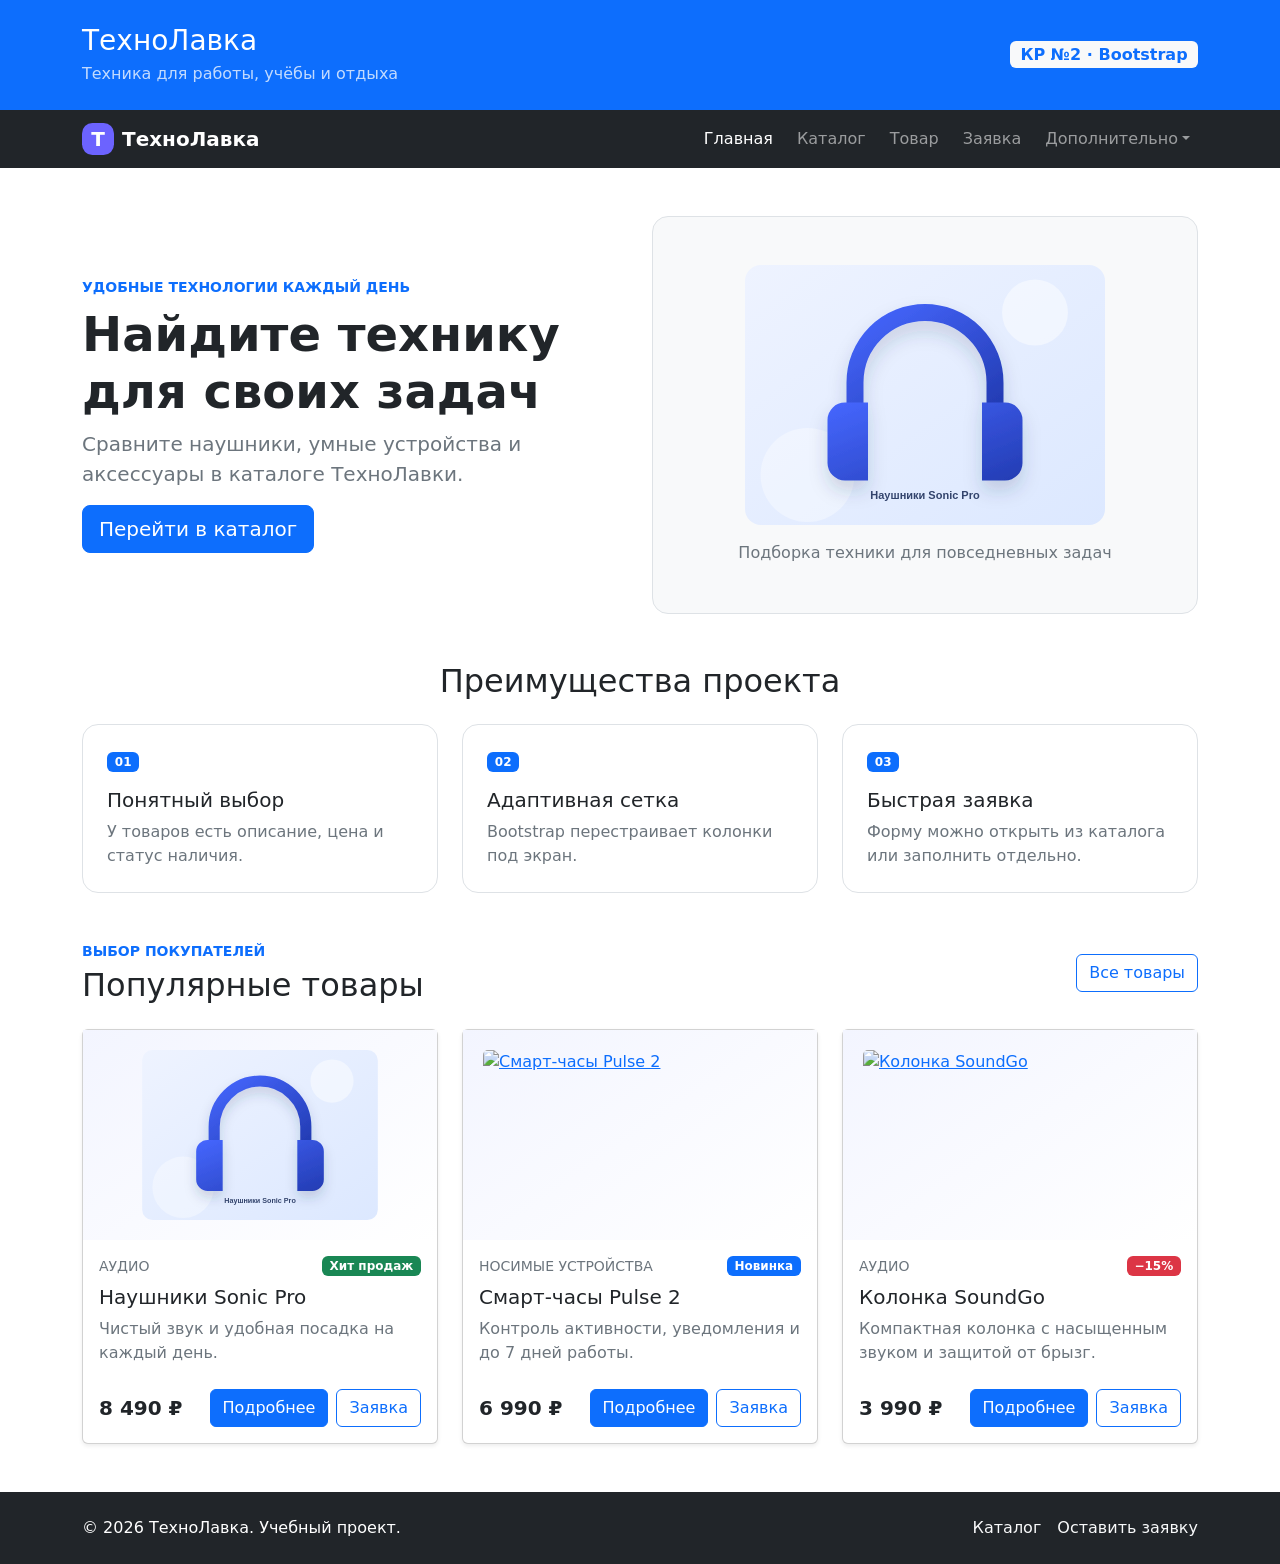
==== index.html @ 1eced852 "feat: create Bootstrap grid homepage" ====
<!doctype html><html lang="ru"><head><meta charset="utf-8"><meta name="viewport" content="width=device-width, initial-scale=1"><meta name="description" content="Учебный адаптивный интернет-магазин техники на Bootstrap."><meta name="theme-color" content="#16243a"><title>Главная — ТехноЛавка</title><link rel="icon" href="images/mark.svg" type="image/svg+xml"><link href="https://cdn.jsdelivr.net/npm/bootstrap@5.3.8/dist/css/bootstrap.min.css" rel="stylesheet"><link rel="stylesheet" href="css/custom.css"></head><body class="d-flex flex-column min-vh-100"><header class="bg-primary text-white py-4"><div class="container"><div class="row align-items-center g-3"><div class="col-12 col-md-8"><h1 class="h3 mb-1">ТехноЛавка</h1><p class="mb-0 opacity-75">Техника для работы, учёбы и отдыха</p></div><div class="col-12 col-md-4 text-md-end"><span class="badge bg-light text-primary fs-6">КР №2 · Bootstrap</span></div></div></div></header><nav class="navbar navbar-expand-lg navbar-dark bg-dark sticky-top" aria-label="Основная навигация"><div class="container"><a class="navbar-brand fw-bold" href="index.html"><span class="brand-mark me-2">Т</span>ТехноЛавка</a><button class="navbar-toggler" type="button" data-bs-toggle="collapse" data-bs-target="#mainNavbar" aria-controls="mainNavbar" aria-expanded="false" aria-label="Переключить навигацию"><span class="navbar-toggler-icon"></span></button><div class="collapse navbar-collapse" id="mainNavbar"><ul class="navbar-nav ms-auto align-items-lg-center gap-lg-2"><li class="nav-item"><a class="nav-link active" aria-current="page" href="index.html">Главная</a></li><li class="nav-item"><a class="nav-link "  href="catalog.html">Каталог</a></li><li class="nav-item"><a class="nav-link "  href="product.html">Товар</a></li><li class="nav-item"><a class="nav-link "  href="order.html">Заявка</a></li><li class="nav-item dropdown"><a class="nav-link dropdown-toggle" href="#" role="button" data-bs-toggle="dropdown" aria-expanded="false">Дополнительно</a><ul class="dropdown-menu dropdown-menu-end"><li><a class="dropdown-item" href="catalog.html">Все товары</a></li><li><a class="dropdown-item" href="order.html">Оформить заявку</a></li><li><a class="dropdown-item" href="index.html#popular">Популярное</a></li></ul></li></ul></div></div></nav><main><section class="container my-5"><div class="row align-items-center g-4"><div class="col-12 col-lg-6"><p class="text-primary text-uppercase fw-semibold small mb-2">Удобные технологии каждый день</p><h2 class="display-5 fw-bold">Найдите технику для своих задач</h2><p class="lead text-secondary">Сравните наушники, умные устройства и аксессуары в каталоге ТехноЛавки.</p><a class="btn btn-primary btn-lg" href="catalog.html">Перейти в каталог</a></div><div class="col-12 col-lg-6"><div class="hero-panel p-4 p-md-5 bg-light border rounded-4 text-center"><img src="images/headphones.svg" class="img-fluid hero-image" alt="Наушники Sonic Pro"><p class="mb-0 mt-3 text-secondary">Подборка техники для повседневных задач</p></div></div></div></section><section class="container my-5" id="advantages"><h2 class="text-center mb-4">Преимущества проекта</h2><div class="row g-4"><div class="col-12 col-md-4"><div class="p-4 border rounded-4 h-100 bg-white"><span class="badge text-bg-primary mb-3">01</span><h3 class="h5">Понятный выбор</h3><p class="mb-0 text-secondary">У товаров есть описание, цена и статус наличия.</p></div></div><div class="col-12 col-md-4"><div class="p-4 border rounded-4 h-100 bg-white"><span class="badge text-bg-primary mb-3">02</span><h3 class="h5">Адаптивная сетка</h3><p class="mb-0 text-secondary">Bootstrap перестраивает колонки под экран.</p></div></div><div class="col-12 col-md-4"><div class="p-4 border rounded-4 h-100 bg-white"><span class="badge text-bg-primary mb-3">03</span><h3 class="h5">Быстрая заявка</h3><p class="mb-0 text-secondary">Форму можно открыть из каталога или заполнить отдельно.</p></div></div></div></section><section class="container my-5" id="popular"><div class="d-flex flex-wrap justify-content-between align-items-center gap-3 mb-4"><div><p class="text-primary text-uppercase fw-semibold small mb-1">Выбор покупателей</p><h2 class="mb-0">Популярные товары</h2></div><a class="btn btn-outline-primary" href="catalog.html">Все товары</a></div><div class="row g-4"><div class="col-12 col-md-6 col-lg-4"><article class="card product-card h-100 shadow-sm"><a class="product-visual" href="product.html" aria-label="Подробнее: Наушники Sonic Pro"><img src="images/headphones.svg" class="card-img-top" alt="Наушники Sonic Pro" loading="lazy"></a><div class="card-body d-flex flex-column"><div class="d-flex justify-content-between align-items-start gap-2 mb-2"><span class="small text-uppercase text-secondary">Аудио</span><span class="badge text-bg-success">Хит продаж</span></div><h2 class="card-title h5"><a class="link-dark link-underline-opacity-0" href="product.html">Наушники Sonic Pro</a></h2><p class="card-text text-secondary">Чистый звук и удобная посадка на каждый день.</p><div class="mt-auto d-flex justify-content-between align-items-center gap-2 pt-2"><span class="fs-5 fw-bold text-nowrap">8 490 ₽</span><div class="d-flex flex-wrap gap-2"><a class="btn btn-primary" href="product.html">Подробнее</a><a class="btn btn-outline-primary" href="order.html">Заявка</a></div></div></div></article></div><div class="col-12 col-md-6 col-lg-4"><article class="card product-card h-100 shadow-sm"><a class="product-visual" href="product.html" aria-label="Подробнее: Смарт-часы Pulse 2"><img src="images/watch.svg" class="card-img-top" alt="Смарт-часы Pulse 2" loading="lazy"></a><div class="card-body d-flex flex-column"><div class="d-flex justify-content-between align-items-start gap-2 mb-2"><span class="small text-uppercase text-secondary">Носимые устройства</span><span class="badge text-bg-primary">Новинка</span></div><h2 class="card-title h5"><a class="link-dark link-underline-opacity-0" href="product.html">Смарт-часы Pulse 2</a></h2><p class="card-text text-secondary">Контроль активности, уведомления и до 7 дней работы.</p><div class="mt-auto d-flex justify-content-between align-items-center gap-2 pt-2"><span class="fs-5 fw-bold text-nowrap">6 990 ₽</span><div class="d-flex flex-wrap gap-2"><a class="btn btn-primary" href="product.html">Подробнее</a><a class="btn btn-outline-primary" href="order.html">Заявка</a></div></div></div></article></div><div class="col-12 col-md-6 col-lg-4"><article class="card product-card h-100 shadow-sm"><a class="product-visual" href="product.html" aria-label="Подробнее: Колонка SoundGo"><img src="images/speaker.svg" class="card-img-top" alt="Колонка SoundGo" loading="lazy"></a><div class="card-body d-flex flex-column"><div class="d-flex justify-content-between align-items-start gap-2 mb-2"><span class="small text-uppercase text-secondary">Аудио</span><span class="badge text-bg-danger">−15%</span></div><h2 class="card-title h5"><a class="link-dark link-underline-opacity-0" href="product.html">Колонка SoundGo</a></h2><p class="card-text text-secondary">Компактная колонка с насыщенным звуком и защитой от брызг.</p><div class="mt-auto d-flex justify-content-between align-items-center gap-2 pt-2"><span class="fs-5 fw-bold text-nowrap">3 990 ₽</span><div class="d-flex flex-wrap gap-2"><a class="btn btn-primary" href="product.html">Подробнее</a><a class="btn btn-outline-primary" href="order.html">Заявка</a></div></div></div></article></div></div></section></main><footer class="bg-dark text-white py-4 mt-auto"><div class="container"><div class="row align-items-center g-3"><div class="col-12 col-md-6"><p class="mb-0">© 2026 ТехноЛавка. Учебный проект.</p></div><div class="col-12 col-md-6 text-md-end d-flex flex-wrap gap-3 justify-content-md-end"><a class="link-light link-underline-opacity-0 link-underline-opacity-75-hover" href="catalog.html">Каталог</a><a class="link-light link-underline-opacity-0 link-underline-opacity-75-hover" href="order.html">Оставить заявку</a></div></div></div></footer><script src="https://cdn.jsdelivr.net/npm/bootstrap@5.3.8/dist/js/bootstrap.bundle.min.js"></script></body></html>
---- css/custom.css ----
/* Небольшие дополнения к Bootstrap для ТехноЛавки */
:root { --shop-accent: #6c63ff; }
body { min-height: 100vh; }
.brand-mark { display: inline-grid; place-items: center; width: 2rem; height: 2rem; border-radius: .65rem; color: #fff; background: var(--shop-accent); }
.hero-panel { min-height: 100%; }
.hero-image { max-height: 260px; }
.product-visual { display: flex; align-items: center; justify-content: center; min-height: 190px; padding: 1.25rem; background: linear-gradient(145deg, #f3f5ff, #fff); }
.product-visual img { width: 100%; height: 170px; object-fit: contain; }
.product-visual--large { min-height: 360px; }
.product-visual--large img { height: 320px; }
.product-card { transition: transform .18s ease, box-shadow .18s ease; }
.product-card:hover { transform: translateY(-3px); }
@media (prefers-reduced-motion: reduce) { .product-card { transition: none; } .product-card:hover { transform: none; } }
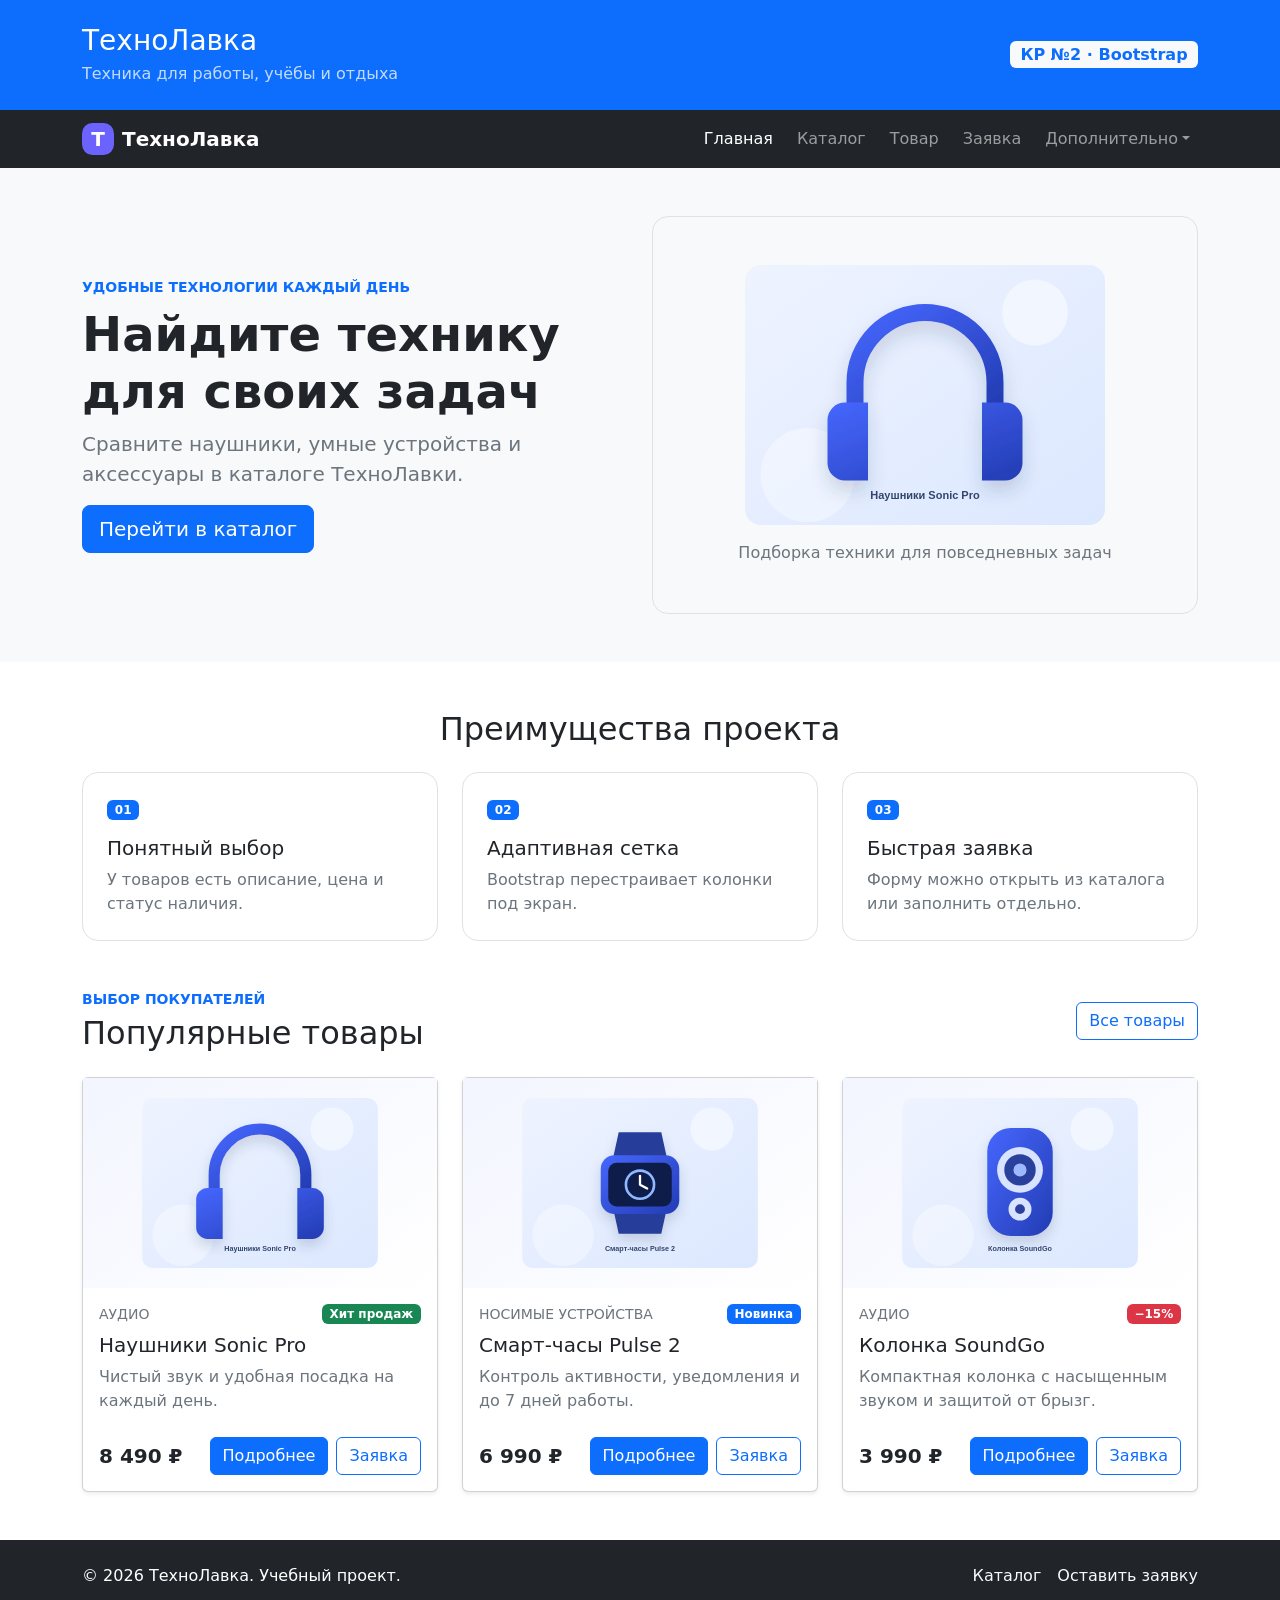
==== commit e1269eaf: "feat: add fluid hero container" ====
--- a/index.html
+++ b/index.html
@@ -1 +1 @@
-<!doctype html><html lang="ru"><head><meta charset="utf-8"><meta name="viewport" content="width=device-width, initial-scale=1"><meta name="description" content="Учебный адаптивный интернет-магазин техники на Bootstrap."><meta name="theme-color" content="#16243a"><title>Главная — ТехноЛавка</title><link rel="icon" href="images/mark.svg" type="image/svg+xml"><link href="https://cdn.jsdelivr.net/npm/bootstrap@5.3.8/dist/css/bootstrap.min.css" rel="stylesheet"><link rel="stylesheet" href="css/custom.css"></head><body class="d-flex flex-column min-vh-100"><header class="bg-primary text-white py-4"><div class="container"><div class="row align-items-center g-3"><div class="col-12 col-md-8"><h1 class="h3 mb-1">ТехноЛавка</h1><p class="mb-0 opacity-75">Техника для работы, учёбы и отдыха</p></div><div class="col-12 col-md-4 text-md-end"><span class="badge bg-light text-primary fs-6">КР №2 · Bootstrap</span></div></div></div></header><nav class="navbar navbar-expand-lg navbar-dark bg-dark sticky-top" aria-label="Основная навигация"><div class="container"><a class="navbar-brand fw-bold" href="index.html"><span class="brand-mark me-2">Т</span>ТехноЛавка</a><button class="navbar-toggler" type="button" data-bs-toggle="collapse" data-bs-target="#mainNavbar" aria-controls="mainNavbar" aria-expanded="false" aria-label="Переключить навигацию"><span class="navbar-toggler-icon"></span></button><div class="collapse navbar-collapse" id="mainNavbar"><ul class="navbar-nav ms-auto align-items-lg-center gap-lg-2"><li class="nav-item"><a class="nav-link active" aria-current="page" href="index.html">Главная</a></li><li class="nav-item"><a class="nav-link "  href="catalog.html">Каталог</a></li><li class="nav-item"><a class="nav-link "  href="product.html">Товар</a></li><li class="nav-item"><a class="nav-link "  href="order.html">Заявка</a></li><li class="nav-item dropdown"><a class="nav-link dropdown-toggle" href="#" role="button" data-bs-toggle="dropdown" aria-expanded="false">Дополнительно</a><ul class="dropdown-menu dropdown-menu-end"><li><a class="dropdown-item" href="catalog.html">Все товары</a></li><li><a class="dropdown-item" href="order.html">Оформить заявку</a></li><li><a class="dropdown-item" href="index.html#popular">Популярное</a></li></ul></li></ul></div></div></nav><main><section class="container my-5"><div class="row align-items-center g-4"><div class="col-12 col-lg-6"><p class="text-primary text-uppercase fw-semibold small mb-2">Удобные технологии каждый день</p><h2 class="display-5 fw-bold">Найдите технику для своих задач</h2><p class="lead text-secondary">Сравните наушники, умные устройства и аксессуары в каталоге ТехноЛавки.</p><a class="btn btn-primary btn-lg" href="catalog.html">Перейти в каталог</a></div><div class="col-12 col-lg-6"><div class="hero-panel p-4 p-md-5 bg-light border rounded-4 text-center"><img src="images/headphones.svg" class="img-fluid hero-image" alt="Наушники Sonic Pro"><p class="mb-0 mt-3 text-secondary">Подборка техники для повседневных задач</p></div></div></div></section><section class="container my-5" id="advantages"><h2 class="text-center mb-4">Преимущества проекта</h2><div class="row g-4"><div class="col-12 col-md-4"><div class="p-4 border rounded-4 h-100 bg-white"><span class="badge text-bg-primary mb-3">01</span><h3 class="h5">Понятный выбор</h3><p class="mb-0 text-secondary">У товаров есть описание, цена и статус наличия.</p></div></div><div class="col-12 col-md-4"><div class="p-4 border rounded-4 h-100 bg-white"><span class="badge text-bg-primary mb-3">02</span><h3 class="h5">Адаптивная сетка</h3><p class="mb-0 text-secondary">Bootstrap перестраивает колонки под экран.</p></div></div><div class="col-12 col-md-4"><div class="p-4 border rounded-4 h-100 bg-white"><span class="badge text-bg-primary mb-3">03</span><h3 class="h5">Быстрая заявка</h3><p class="mb-0 text-secondary">Форму можно открыть из каталога или заполнить отдельно.</p></div></div></div></section><section class="container my-5" id="popular"><div class="d-flex flex-wrap justify-content-between align-items-center gap-3 mb-4"><div><p class="text-primary text-uppercase fw-semibold small mb-1">Выбор покупателей</p><h2 class="mb-0">Популярные товары</h2></div><a class="btn btn-outline-primary" href="catalog.html">Все товары</a></div><div class="row g-4"><div class="col-12 col-md-6 col-lg-4"><article class="card product-card h-100 shadow-sm"><a class="product-visual" href="product.html" aria-label="Подробнее: Наушники Sonic Pro"><img src="images/headphones.svg" class="card-img-top" alt="Наушники Sonic Pro" loading="lazy"></a><div class="card-body d-flex flex-column"><div class="d-flex justify-content-between align-items-start gap-2 mb-2"><span class="small text-uppercase text-secondary">Аудио</span><span class="badge text-bg-success">Хит продаж</span></div><h2 class="card-title h5"><a class="link-dark link-underline-opacity-0" href="product.html">Наушники Sonic Pro</a></h2><p class="card-text text-secondary">Чистый звук и удобная посадка на каждый день.</p><div class="mt-auto d-flex justify-content-between align-items-center gap-2 pt-2"><span class="fs-5 fw-bold text-nowrap">8 490 ₽</span><div class="d-flex flex-wrap gap-2"><a class="btn btn-primary" href="product.html">Подробнее</a><a class="btn btn-outline-primary" href="order.html">Заявка</a></div></div></div></article></div><div class="col-12 col-md-6 col-lg-4"><article class="card product-card h-100 shadow-sm"><a class="product-visual" href="product.html" aria-label="Подробнее: Смарт-часы Pulse 2"><img src="images/watch.svg" class="card-img-top" alt="Смарт-часы Pulse 2" loading="lazy"></a><div class="card-body d-flex flex-column"><div class="d-flex justify-content-between align-items-start gap-2 mb-2"><span class="small text-uppercase text-secondary">Носимые устройства</span><span class="badge text-bg-primary">Новинка</span></div><h2 class="card-title h5"><a class="link-dark link-underline-opacity-0" href="product.html">Смарт-часы Pulse 2</a></h2><p class="card-text text-secondary">Контроль активности, уведомления и до 7 дней работы.</p><div class="mt-auto d-flex justify-content-between align-items-center gap-2 pt-2"><span class="fs-5 fw-bold text-nowrap">6 990 ₽</span><div class="d-flex flex-wrap gap-2"><a class="btn btn-primary" href="product.html">Подробнее</a><a class="btn btn-outline-primary" href="order.html">Заявка</a></div></div></div></article></div><div class="col-12 col-md-6 col-lg-4"><article class="card product-card h-100 shadow-sm"><a class="product-visual" href="product.html" aria-label="Подробнее: Колонка SoundGo"><img src="images/speaker.svg" class="card-img-top" alt="Колонка SoundGo" loading="lazy"></a><div class="card-body d-flex flex-column"><div class="d-flex justify-content-between align-items-start gap-2 mb-2"><span class="small text-uppercase text-secondary">Аудио</span><span class="badge text-bg-danger">−15%</span></div><h2 class="card-title h5"><a class="link-dark link-underline-opacity-0" href="product.html">Колонка SoundGo</a></h2><p class="card-text text-secondary">Компактная колонка с насыщенным звуком и защитой от брызг.</p><div class="mt-auto d-flex justify-content-between align-items-center gap-2 pt-2"><span class="fs-5 fw-bold text-nowrap">3 990 ₽</span><div class="d-flex flex-wrap gap-2"><a class="btn btn-primary" href="product.html">Подробнее</a><a class="btn btn-outline-primary" href="order.html">Заявка</a></div></div></div></article></div></div></section></main><footer class="bg-dark text-white py-4 mt-auto"><div class="container"><div class="row align-items-center g-3"><div class="col-12 col-md-6"><p class="mb-0">© 2026 ТехноЛавка. Учебный проект.</p></div><div class="col-12 col-md-6 text-md-end d-flex flex-wrap gap-3 justify-content-md-end"><a class="link-light link-underline-opacity-0 link-underline-opacity-75-hover" href="catalog.html">Каталог</a><a class="link-light link-underline-opacity-0 link-underline-opacity-75-hover" href="order.html">Оставить заявку</a></div></div></div></footer><script src="https://cdn.jsdelivr.net/npm/bootstrap@5.3.8/dist/js/bootstrap.bundle.min.js"></script></body></html>+<!doctype html><html lang="ru"><head><meta charset="utf-8"><meta name="viewport" content="width=device-width, initial-scale=1"><meta name="description" content="Учебный адаптивный интернет-магазин техники на Bootstrap."><meta name="theme-color" content="#16243a"><title>Главная — ТехноЛавка</title><link rel="icon" href="images/mark.svg" type="image/svg+xml"><link href="https://cdn.jsdelivr.net/npm/bootstrap@5.3.8/dist/css/bootstrap.min.css" rel="stylesheet"><link rel="stylesheet" href="css/custom.css"></head><body class="d-flex flex-column min-vh-100"><header class="bg-primary text-white py-4"><div class="container"><div class="row align-items-center g-3"><div class="col-12 col-md-8"><h1 class="h3 mb-1">ТехноЛавка</h1><p class="mb-0 opacity-75">Техника для работы, учёбы и отдыха</p></div><div class="col-12 col-md-4 text-md-end"><span class="badge bg-light text-primary fs-6">КР №2 · Bootstrap</span></div></div></div></header><nav class="navbar navbar-expand-lg navbar-dark bg-dark sticky-top" aria-label="Основная навигация"><div class="container"><a class="navbar-brand fw-bold" href="index.html"><span class="brand-mark me-2">Т</span>ТехноЛавка</a><button class="navbar-toggler" type="button" data-bs-toggle="collapse" data-bs-target="#mainNavbar" aria-controls="mainNavbar" aria-expanded="false" aria-label="Переключить навигацию"><span class="navbar-toggler-icon"></span></button><div class="collapse navbar-collapse" id="mainNavbar"><ul class="navbar-nav ms-auto align-items-lg-center gap-lg-2"><li class="nav-item"><a class="nav-link active" aria-current="page" href="index.html">Главная</a></li><li class="nav-item"><a class="nav-link "  href="catalog.html">Каталог</a></li><li class="nav-item"><a class="nav-link "  href="product.html">Товар</a></li><li class="nav-item"><a class="nav-link "  href="order.html">Заявка</a></li><li class="nav-item dropdown"><a class="nav-link dropdown-toggle" href="#" role="button" data-bs-toggle="dropdown" aria-expanded="false">Дополнительно</a><ul class="dropdown-menu dropdown-menu-end"><li><a class="dropdown-item" href="catalog.html">Все товары</a></li><li><a class="dropdown-item" href="order.html">Оформить заявку</a></li><li><a class="dropdown-item" href="index.html#popular">Популярное</a></li></ul></li></ul></div></div></nav><main><section class="container-fluid bg-body-tertiary py-5"><div class="container"><div class="row align-items-center g-4"><div class="col-12 col-lg-6"><p class="text-primary text-uppercase fw-semibold small mb-2">Удобные технологии каждый день</p><h2 class="display-5 fw-bold">Найдите технику для своих задач</h2><p class="lead text-secondary">Сравните наушники, умные устройства и аксессуары в каталоге ТехноЛавки.</p><a class="btn btn-primary btn-lg" href="catalog.html">Перейти в каталог</a></div><div class="col-12 col-lg-6"><div class="hero-panel p-4 p-md-5 bg-light border rounded-4 text-center"><img src="images/headphones.svg" class="img-fluid hero-image" alt="Наушники Sonic Pro"><p class="mb-0 mt-3 text-secondary">Подборка техники для повседневных задач</p></div></div></div></div></section><section class="container my-5" id="advantages"><h2 class="text-center mb-4">Преимущества проекта</h2><div class="row g-4"><div class="col-12 col-md-4"><div class="p-4 border rounded-4 h-100 bg-white"><span class="badge text-bg-primary mb-3">01</span><h3 class="h5">Понятный выбор</h3><p class="mb-0 text-secondary">У товаров есть описание, цена и статус наличия.</p></div></div><div class="col-12 col-md-4"><div class="p-4 border rounded-4 h-100 bg-white"><span class="badge text-bg-primary mb-3">02</span><h3 class="h5">Адаптивная сетка</h3><p class="mb-0 text-secondary">Bootstrap перестраивает колонки под экран.</p></div></div><div class="col-12 col-md-4"><div class="p-4 border rounded-4 h-100 bg-white"><span class="badge text-bg-primary mb-3">03</span><h3 class="h5">Быстрая заявка</h3><p class="mb-0 text-secondary">Форму можно открыть из каталога или заполнить отдельно.</p></div></div></div></section><section class="container my-5" id="popular"><div class="d-flex flex-wrap justify-content-between align-items-center gap-3 mb-4"><div><p class="text-primary text-uppercase fw-semibold small mb-1">Выбор покупателей</p><h2 class="mb-0">Популярные товары</h2></div><a class="btn btn-outline-primary" href="catalog.html">Все товары</a></div><div class="row g-4"><div class="col-12 col-md-6 col-lg-4"><article class="card product-card h-100 shadow-sm"><a class="product-visual" href="product.html" aria-label="Подробнее: Наушники Sonic Pro"><img src="images/headphones.svg" class="card-img-top" alt="Наушники Sonic Pro" loading="lazy"></a><div class="card-body d-flex flex-column"><div class="d-flex justify-content-between align-items-start gap-2 mb-2"><span class="small text-uppercase text-secondary">Аудио</span><span class="badge text-bg-success">Хит продаж</span></div><h2 class="card-title h5"><a class="link-dark link-underline-opacity-0" href="product.html">Наушники Sonic Pro</a></h2><p class="card-text text-secondary">Чистый звук и удобная посадка на каждый день.</p><div class="mt-auto d-flex justify-content-between align-items-center gap-2 pt-2"><span class="fs-5 fw-bold text-nowrap">8 490 ₽</span><div class="d-flex flex-wrap gap-2"><a class="btn btn-primary" href="product.html">Подробнее</a><a class="btn btn-outline-primary" href="order.html">Заявка</a></div></div></div></article></div><div class="col-12 col-md-6 col-lg-4"><article class="card product-card h-100 shadow-sm"><a class="product-visual" href="product.html" aria-label="Подробнее: Смарт-часы Pulse 2"><img src="images/watch.svg" class="card-img-top" alt="Смарт-часы Pulse 2" loading="lazy"></a><div class="card-body d-flex flex-column"><div class="d-flex justify-content-between align-items-start gap-2 mb-2"><span class="small text-uppercase text-secondary">Носимые устройства</span><span class="badge text-bg-primary">Новинка</span></div><h2 class="card-title h5"><a class="link-dark link-underline-opacity-0" href="product.html">Смарт-часы Pulse 2</a></h2><p class="card-text text-secondary">Контроль активности, уведомления и до 7 дней работы.</p><div class="mt-auto d-flex justify-content-between align-items-center gap-2 pt-2"><span class="fs-5 fw-bold text-nowrap">6 990 ₽</span><div class="d-flex flex-wrap gap-2"><a class="btn btn-primary" href="product.html">Подробнее</a><a class="btn btn-outline-primary" href="order.html">Заявка</a></div></div></div></article></div><div class="col-12 col-md-6 col-lg-4"><article class="card product-card h-100 shadow-sm"><a class="product-visual" href="product.html" aria-label="Подробнее: Колонка SoundGo"><img src="images/speaker.svg" class="card-img-top" alt="Колонка SoundGo" loading="lazy"></a><div class="card-body d-flex flex-column"><div class="d-flex justify-content-between align-items-start gap-2 mb-2"><span class="small text-uppercase text-secondary">Аудио</span><span class="badge text-bg-danger">−15%</span></div><h2 class="card-title h5"><a class="link-dark link-underline-opacity-0" href="product.html">Колонка SoundGo</a></h2><p class="card-text text-secondary">Компактная колонка с насыщенным звуком и защитой от брызг.</p><div class="mt-auto d-flex justify-content-between align-items-center gap-2 pt-2"><span class="fs-5 fw-bold text-nowrap">3 990 ₽</span><div class="d-flex flex-wrap gap-2"><a class="btn btn-primary" href="product.html">Подробнее</a><a class="btn btn-outline-primary" href="order.html">Заявка</a></div></div></div></article></div></div></section></main><footer class="bg-dark text-white py-4 mt-auto"><div class="container"><div class="row align-items-center g-3"><div class="col-12 col-md-6"><p class="mb-0">© 2026 ТехноЛавка. Учебный проект.</p></div><div class="col-12 col-md-6 text-md-end d-flex flex-wrap gap-3 justify-content-md-end"><a class="link-light link-underline-opacity-0 link-underline-opacity-75-hover" href="catalog.html">Каталог</a><a class="link-light link-underline-opacity-0 link-underline-opacity-75-hover" href="order.html">Оставить заявку</a></div></div></div></footer><script src="https://cdn.jsdelivr.net/npm/bootstrap@5.3.8/dist/js/bootstrap.bundle.min.js"></script></body></html>
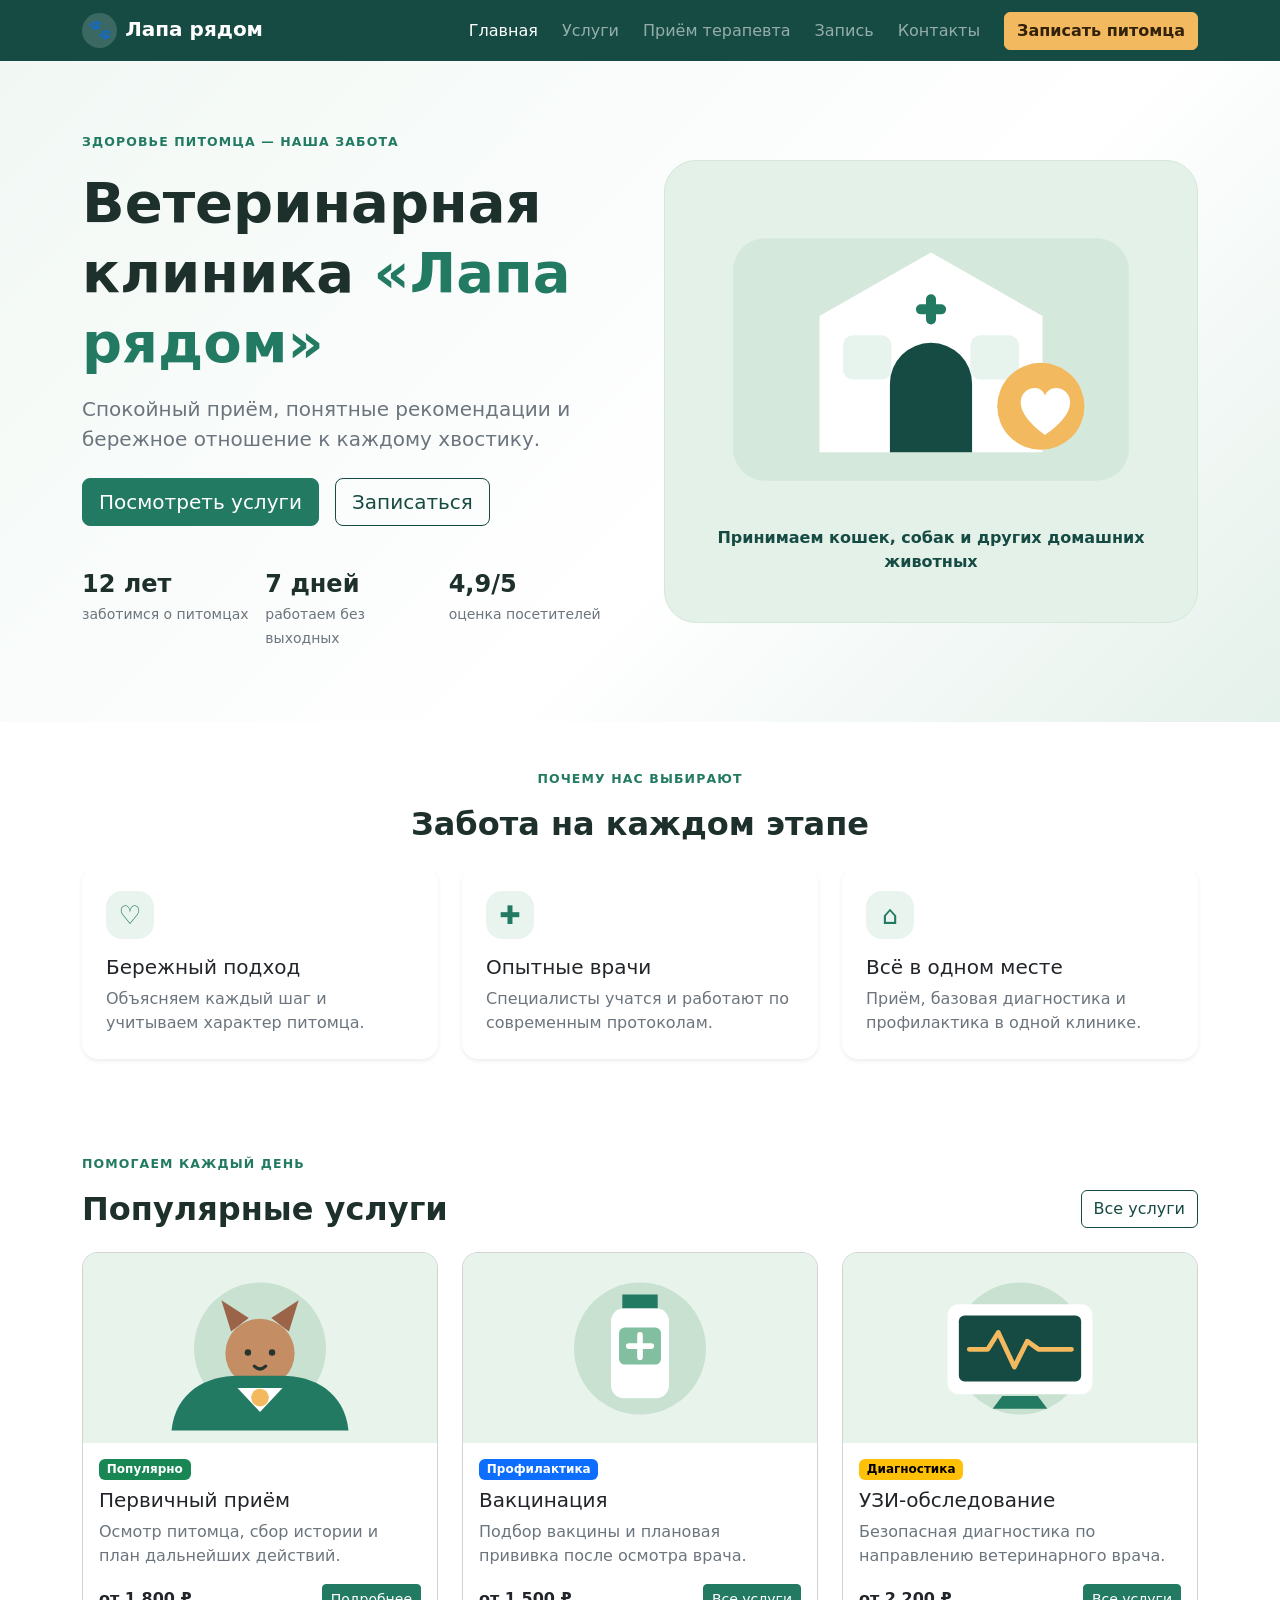
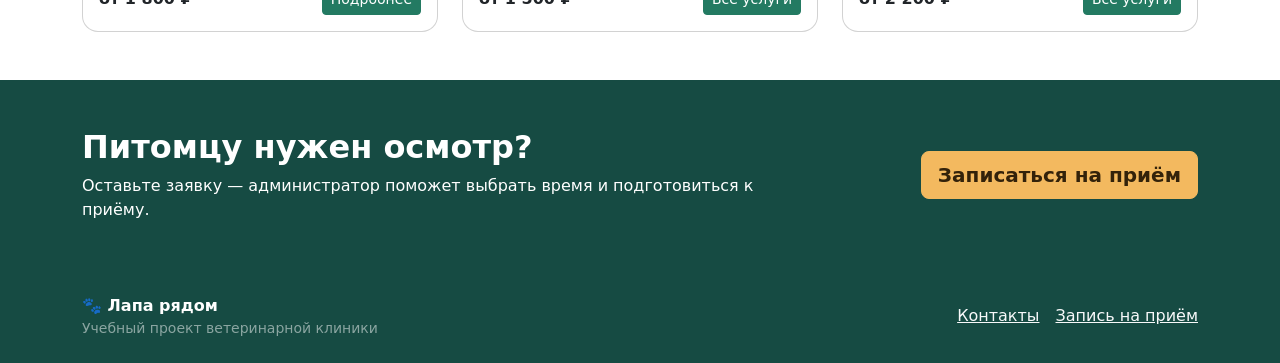
==== commit 81f299eb: "feat: adapt Bootstrap project to veterinary clinic" ====
--- a/index.html
+++ b/index.html
@@ -1 +1,200 @@
-<!doctype html><html lang="ru"><head><meta charset="utf-8"><meta name="viewport" content="width=device-width, initial-scale=1"><meta name="description" content="Учебный адаптивный интернет-магазин техники на Bootstrap."><meta name="theme-color" content="#16243a"><title>Главная — ТехноЛавка</title><link rel="icon" href="images/mark.svg" type="image/svg+xml"><link href="https://cdn.jsdelivr.net/npm/bootstrap@5.3.8/dist/css/bootstrap.min.css" rel="stylesheet"><link rel="stylesheet" href="css/custom.css"></head><body class="d-flex flex-column min-vh-100"><header class="bg-primary text-white py-4"><div class="container"><div class="row align-items-center g-3"><div class="col-12 col-md-8"><h1 class="h3 mb-1">ТехноЛавка</h1><p class="mb-0 opacity-75">Техника для работы, учёбы и отдыха</p></div><div class="col-12 col-md-4 text-md-end"><span class="badge bg-light text-primary fs-6">КР №2 · Bootstrap</span></div></div></div></header><nav class="navbar navbar-expand-lg navbar-dark bg-dark sticky-top" aria-label="Основная навигация"><div class="container"><a class="navbar-brand fw-bold" href="index.html"><span class="brand-mark me-2">Т</span>ТехноЛавка</a><button class="navbar-toggler" type="button" data-bs-toggle="collapse" data-bs-target="#mainNavbar" aria-controls="mainNavbar" aria-expanded="false" aria-label="Переключить навигацию"><span class="navbar-toggler-icon"></span></button><div class="collapse navbar-collapse" id="mainNavbar"><ul class="navbar-nav ms-auto align-items-lg-center gap-lg-2"><li class="nav-item"><a class="nav-link active" aria-current="page" href="index.html">Главная</a></li><li class="nav-item"><a class="nav-link "  href="catalog.html">Каталог</a></li><li class="nav-item"><a class="nav-link "  href="product.html">Товар</a></li><li class="nav-item"><a class="nav-link "  href="order.html">Заявка</a></li><li class="nav-item dropdown"><a class="nav-link dropdown-toggle" href="#" role="button" data-bs-toggle="dropdown" aria-expanded="false">Дополнительно</a><ul class="dropdown-menu dropdown-menu-end"><li><a class="dropdown-item" href="catalog.html">Все товары</a></li><li><a class="dropdown-item" href="order.html">Оформить заявку</a></li><li><a class="dropdown-item" href="index.html#popular">Популярное</a></li></ul></li></ul></div></div></nav><main><section class="container-fluid bg-body-tertiary py-5"><div class="container"><div class="row align-items-center g-4"><div class="col-12 col-lg-6"><p class="text-primary text-uppercase fw-semibold small mb-2">Удобные технологии каждый день</p><h2 class="display-5 fw-bold">Найдите технику для своих задач</h2><p class="lead text-secondary">Сравните наушники, умные устройства и аксессуары в каталоге ТехноЛавки.</p><a class="btn btn-primary btn-lg" href="catalog.html">Перейти в каталог</a></div><div class="col-12 col-lg-6"><div class="hero-panel p-4 p-md-5 bg-light border rounded-4 text-center"><img src="images/headphones.svg" class="img-fluid hero-image" alt="Наушники Sonic Pro"><p class="mb-0 mt-3 text-secondary">Подборка техники для повседневных задач</p></div></div></div></div></section><section class="container my-5" id="advantages"><h2 class="text-center mb-4">Преимущества проекта</h2><div class="row g-4"><div class="col-12 col-md-4"><div class="p-4 border rounded-4 h-100 bg-white"><span class="badge text-bg-primary mb-3">01</span><h3 class="h5">Понятный выбор</h3><p class="mb-0 text-secondary">У товаров есть описание, цена и статус наличия.</p></div></div><div class="col-12 col-md-4"><div class="p-4 border rounded-4 h-100 bg-white"><span class="badge text-bg-primary mb-3">02</span><h3 class="h5">Адаптивная сетка</h3><p class="mb-0 text-secondary">Bootstrap перестраивает колонки под экран.</p></div></div><div class="col-12 col-md-4"><div class="p-4 border rounded-4 h-100 bg-white"><span class="badge text-bg-primary mb-3">03</span><h3 class="h5">Быстрая заявка</h3><p class="mb-0 text-secondary">Форму можно открыть из каталога или заполнить отдельно.</p></div></div></div></section><section class="container my-5" id="popular"><div class="d-flex flex-wrap justify-content-between align-items-center gap-3 mb-4"><div><p class="text-primary text-uppercase fw-semibold small mb-1">Выбор покупателей</p><h2 class="mb-0">Популярные товары</h2></div><a class="btn btn-outline-primary" href="catalog.html">Все товары</a></div><div class="row g-4"><div class="col-12 col-md-6 col-lg-4"><article class="card product-card h-100 shadow-sm"><a class="product-visual" href="product.html" aria-label="Подробнее: Наушники Sonic Pro"><img src="images/headphones.svg" class="card-img-top" alt="Наушники Sonic Pro" loading="lazy"></a><div class="card-body d-flex flex-column"><div class="d-flex justify-content-between align-items-start gap-2 mb-2"><span class="small text-uppercase text-secondary">Аудио</span><span class="badge text-bg-success">Хит продаж</span></div><h2 class="card-title h5"><a class="link-dark link-underline-opacity-0" href="product.html">Наушники Sonic Pro</a></h2><p class="card-text text-secondary">Чистый звук и удобная посадка на каждый день.</p><div class="mt-auto d-flex justify-content-between align-items-center gap-2 pt-2"><span class="fs-5 fw-bold text-nowrap">8 490 ₽</span><div class="d-flex flex-wrap gap-2"><a class="btn btn-primary" href="product.html">Подробнее</a><a class="btn btn-outline-primary" href="order.html">Заявка</a></div></div></div></article></div><div class="col-12 col-md-6 col-lg-4"><article class="card product-card h-100 shadow-sm"><a class="product-visual" href="product.html" aria-label="Подробнее: Смарт-часы Pulse 2"><img src="images/watch.svg" class="card-img-top" alt="Смарт-часы Pulse 2" loading="lazy"></a><div class="card-body d-flex flex-column"><div class="d-flex justify-content-between align-items-start gap-2 mb-2"><span class="small text-uppercase text-secondary">Носимые устройства</span><span class="badge text-bg-primary">Новинка</span></div><h2 class="card-title h5"><a class="link-dark link-underline-opacity-0" href="product.html">Смарт-часы Pulse 2</a></h2><p class="card-text text-secondary">Контроль активности, уведомления и до 7 дней работы.</p><div class="mt-auto d-flex justify-content-between align-items-center gap-2 pt-2"><span class="fs-5 fw-bold text-nowrap">6 990 ₽</span><div class="d-flex flex-wrap gap-2"><a class="btn btn-primary" href="product.html">Подробнее</a><a class="btn btn-outline-primary" href="order.html">Заявка</a></div></div></div></article></div><div class="col-12 col-md-6 col-lg-4"><article class="card product-card h-100 shadow-sm"><a class="product-visual" href="product.html" aria-label="Подробнее: Колонка SoundGo"><img src="images/speaker.svg" class="card-img-top" alt="Колонка SoundGo" loading="lazy"></a><div class="card-body d-flex flex-column"><div class="d-flex justify-content-between align-items-start gap-2 mb-2"><span class="small text-uppercase text-secondary">Аудио</span><span class="badge text-bg-danger">−15%</span></div><h2 class="card-title h5"><a class="link-dark link-underline-opacity-0" href="product.html">Колонка SoundGo</a></h2><p class="card-text text-secondary">Компактная колонка с насыщенным звуком и защитой от брызг.</p><div class="mt-auto d-flex justify-content-between align-items-center gap-2 pt-2"><span class="fs-5 fw-bold text-nowrap">3 990 ₽</span><div class="d-flex flex-wrap gap-2"><a class="btn btn-primary" href="product.html">Подробнее</a><a class="btn btn-outline-primary" href="order.html">Заявка</a></div></div></div></article></div></div></section></main><footer class="bg-dark text-white py-4 mt-auto"><div class="container"><div class="row align-items-center g-3"><div class="col-12 col-md-6"><p class="mb-0">© 2026 ТехноЛавка. Учебный проект.</p></div><div class="col-12 col-md-6 text-md-end d-flex flex-wrap gap-3 justify-content-md-end"><a class="link-light link-underline-opacity-0 link-underline-opacity-75-hover" href="catalog.html">Каталог</a><a class="link-light link-underline-opacity-0 link-underline-opacity-75-hover" href="order.html">Оставить заявку</a></div></div></div></footer><script src="https://cdn.jsdelivr.net/npm/bootstrap@5.3.8/dist/js/bootstrap.bundle.min.js"></script></body></html>
+<!doctype html>
+<html lang="ru">
+
+<head>
+  <meta charset="utf-8">
+  <meta name="viewport" content="width=device-width, initial-scale=1">
+  <meta name="description"
+    content="Ветеринарная клиника Лапа рядом — бережный приём, диагностика и профилактика для домашних животных.">
+  <meta name="theme-color" content="#164b43">
+  <title>Лапа рядом — ветеринарная клиника</title>
+  <link rel="icon" href="images/mark.svg" type="image/svg+xml">
+  <link href="https://cdn.jsdelivr.net/npm/bootstrap@5.3.8/dist/css/bootstrap.min.css" rel="stylesheet">
+  <link rel="stylesheet" href="css/custom.css">
+</head>
+
+<body class="d-flex flex-column min-vh-100">
+  <nav class="navbar navbar-expand-lg navbar-dark clinic-nav sticky-top" aria-label="Основная навигация">
+    <div class="container"><a class="navbar-brand fw-bold" href="index.html"><span class="brand-mark me-2"
+          aria-hidden="true">🐾</span>Лапа рядом</a>
+      <button class="navbar-toggler" type="button" data-bs-toggle="collapse" data-bs-target="#mainNavbar"
+        aria-controls="mainNavbar" aria-expanded="false" aria-label="Открыть меню"><span
+          class="navbar-toggler-icon"></span></button>
+      <div class="collapse navbar-collapse" id="mainNavbar">
+        <ul class="navbar-nav ms-auto align-items-lg-center gap-lg-2">
+          <li class="nav-item"><a class="nav-link active" aria-current="page" href="index.html">Главная</a></li>
+          <li class="nav-item"><a class="nav-link" href="catalog.html">Услуги</a></li>
+          <li class="nav-item"><a class="nav-link" href="product.html">Приём терапевта</a></li>
+          <li class="nav-item"><a class="nav-link" href="order.html">Запись</a></li>
+          <li class="nav-item"><a class="nav-link" href="contacts.html">Контакты</a></li>
+        </ul><button class="btn btn-warm ms-lg-3 mt-3 mt-lg-0" type="button" data-bs-toggle="modal"
+          data-bs-target="#appointmentModal" data-service="Первичный приём терапевта">Записать питомца</button>
+      </div>
+    </div>
+  </nav>
+  <main>
+    <section class="hero-section py-5">
+      <div class="container py-lg-4">
+        <div class="row align-items-center g-4 g-lg-5">
+          <div class="col-12 col-lg-6">
+            <p class="eyebrow">Здоровье питомца — наша забота</p>
+            <h1 class="display-4 fw-bold lh-sm">Ветеринарная клиника <span class="text-leaf">«Лапа рядом»</span></h1>
+            <p class="lead text-secondary mt-3">Спокойный приём, понятные рекомендации и бережное отношение к каждому
+              хвостику.</p>
+            <div class="d-flex flex-wrap gap-3 mt-4"><a class="btn btn-leaf btn-lg" href="catalog.html">Посмотреть
+                услуги</a><a class="btn btn-outline-leaf btn-lg" href="order.html">Записаться</a></div>
+            <div class="row g-3 mt-4">
+              <div class="col-4"><strong class="d-block fs-4">12 лет</strong><span
+                  class="small text-secondary">заботимся о питомцах</span></div>
+              <div class="col-4"><strong class="d-block fs-4">7 дней</strong><span class="small text-secondary">работаем
+                  без выходных</span></div>
+              <div class="col-4"><strong class="d-block fs-4">4,9/5</strong><span class="small text-secondary">оценка
+                  посетителей</span></div>
+            </div>
+          </div>
+          <div class="col-12 col-lg-6">
+            <div class="hero-art p-4 p-md-5 rounded-5 text-center"><img src="images/clinic.svg" class="img-fluid"
+                alt="Иллюстрация ветеринарной клиники и домашнего питомца">
+              <p class="mb-0 mt-3 fw-semibold">Принимаем кошек, собак и других домашних животных</p>
+            </div>
+          </div>
+        </div>
+      </div>
+    </section>
+    <section class="container py-5" aria-labelledby="benefits-title">
+      <div class="text-center mb-4">
+        <p class="eyebrow">Почему нас выбирают</p>
+        <h2 id="benefits-title" class="fw-bold">Забота на каждом этапе</h2>
+      </div>
+      <div class="row g-4">
+        <div class="col-12 col-md-4">
+          <article class="card h-100 border-0 shadow-sm feature-card">
+            <div class="card-body p-4"><span class="feature-icon" aria-hidden="true">♡</span>
+              <h3 class="h5 mt-3">Бережный подход</h3>
+              <p class="text-secondary mb-0">Объясняем каждый шаг и учитываем характер питомца.</p>
+            </div>
+          </article>
+        </div>
+        <div class="col-12 col-md-4">
+          <article class="card h-100 border-0 shadow-sm feature-card">
+            <div class="card-body p-4"><span class="feature-icon" aria-hidden="true">✚</span>
+              <h3 class="h5 mt-3">Опытные врачи</h3>
+              <p class="text-secondary mb-0">Специалисты учатся и работают по современным протоколам.</p>
+            </div>
+          </article>
+        </div>
+        <div class="col-12 col-md-4">
+          <article class="card h-100 border-0 shadow-sm feature-card">
+            <div class="card-body p-4"><span class="feature-icon" aria-hidden="true">⌂</span>
+              <h3 class="h5 mt-3">Всё в одном месте</h3>
+              <p class="text-secondary mb-0">Приём, базовая диагностика и профилактика в одной клинике.</p>
+            </div>
+          </article>
+        </div>
+      </div>
+    </section>
+    <section class="container py-5" id="popular" aria-labelledby="services-title">
+      <div class="d-flex flex-wrap justify-content-between align-items-end gap-3 mb-4">
+        <div>
+          <p class="eyebrow">Помогаем каждый день</p>
+          <h2 id="services-title" class="fw-bold mb-0">Популярные услуги</h2>
+        </div><a class="btn btn-outline-leaf" href="catalog.html">Все услуги</a>
+      </div>
+      <div class="row g-4">
+        <div class="col-12 col-md-6 col-lg-4">
+          <article class="card h-100 service-card"><img src="images/consultation.svg" class="card-img-top service-image"
+              alt="Ветеринар осматривает собаку" loading="lazy">
+            <div class="card-body d-flex flex-column"><span
+                class="badge text-bg-success align-self-start mb-2">Популярно</span>
+              <h3 class="h5">Первичный приём</h3>
+              <p class="text-secondary">Осмотр питомца, сбор истории и план дальнейших действий.</p>
+              <div class="mt-auto d-flex justify-content-between align-items-center"><strong>от 1 800 ₽</strong><a
+                  class="btn btn-sm btn-leaf" href="product.html">Подробнее</a></div>
+            </div>
+          </article>
+        </div>
+        <div class="col-12 col-md-6 col-lg-4">
+          <article class="card h-100 service-card"><img src="images/vaccination.svg" class="card-img-top service-image"
+              alt="Ветеринарная вакцинация питомца" loading="lazy">
+            <div class="card-body d-flex flex-column"><span
+                class="badge text-bg-primary align-self-start mb-2">Профилактика</span>
+              <h3 class="h5">Вакцинация</h3>
+              <p class="text-secondary">Подбор вакцины и плановая прививка после осмотра врача.</p>
+              <div class="mt-auto d-flex justify-content-between align-items-center"><strong>от 1 500 ₽</strong><a
+                  class="btn btn-sm btn-leaf" href="catalog.html">Все услуги</a></div>
+            </div>
+          </article>
+        </div>
+        <div class="col-12 col-md-6 col-lg-4">
+          <article class="card h-100 service-card"><img src="images/diagnostics.svg" class="card-img-top service-image"
+              alt="Диагностическое оборудование в клинике" loading="lazy">
+            <div class="card-body d-flex flex-column"><span
+                class="badge text-bg-warning align-self-start mb-2">Диагностика</span>
+              <h3 class="h5">УЗИ-обследование</h3>
+              <p class="text-secondary">Безопасная диагностика по направлению ветеринарного врача.</p>
+              <div class="mt-auto d-flex justify-content-between align-items-center"><strong>от 2 200 ₽</strong><a
+                  class="btn btn-sm btn-leaf" href="catalog.html">Все услуги</a></div>
+            </div>
+          </article>
+        </div>
+      </div>
+    </section>
+    <section class="clinic-cta py-5">
+      <div class="container">
+        <div class="row align-items-center g-3">
+          <div class="col-12 col-lg-8">
+            <h2 class="fw-bold">Питомцу нужен осмотр?</h2>
+            <p class="mb-0">Оставьте заявку — администратор поможет выбрать время и подготовиться к приёму.</p>
+          </div>
+          <div class="col-12 col-lg-4 text-lg-end"><a class="btn btn-warm btn-lg" href="order.html">Записаться на
+              приём</a></div>
+        </div>
+      </div>
+    </section>
+  </main>
+  <footer class="clinic-footer mt-auto py-4">
+    <div class="container">
+      <div class="row align-items-center g-3">
+        <div class="col-12 col-md-6"><a class="navbar-brand fw-bold text-white" href="index.html">🐾 Лапа рядом</a>
+          <p class="small text-white-50 mb-0">Учебный проект ветеринарной клиники</p>
+        </div>
+        <div class="col-12 col-md-6 text-md-end"><a class="link-light me-3" href="contacts.html">Контакты</a><a
+            class="link-light" href="order.html">Запись на приём</a></div>
+      </div>
+    </div>
+  </footer>
+  <div class="modal fade" id="appointmentModal" tabindex="-1" aria-labelledby="appointmentModalLabel"
+    aria-hidden="true">
+    <div class="modal-dialog modal-dialog-centered">
+      <div class="modal-content">
+        <form class="js-demo-form">
+          <div class="modal-header">
+            <div>
+              <p class="eyebrow mb-1">Быстрая запись</p>
+              <h2 class="modal-title fs-5" id="appointmentModalLabel">Записать питомца</h2>
+            </div><button type="button" class="btn-close" data-bs-dismiss="modal" aria-label="Закрыть"></button>
+          </div>
+          <div class="modal-body">
+            <p class="alert alert-info" role="status">Мы перезвоним для подтверждения. Форма демонстрационная.</p><input
+              type="hidden" id="modal-service" name="service">
+            <div class="mb-3"><label for="modal-owner" class="form-label">Ваше имя</label><input id="modal-owner"
+                name="owner" class="form-control" autocomplete="name" required></div>
+            <div class="mb-3"><label for="modal-phone" class="form-label">Телефон</label><input id="modal-phone"
+                name="phone" class="form-control" type="tel" autocomplete="tel" required></div>
+            <div class="form-check"><input id="modal-agreement" class="form-check-input" type="checkbox" required><label
+                class="form-check-label" for="modal-agreement">Согласен на обработку данных</label></div>
+            <p class="alert alert-success mt-3 mb-0 d-none" role="status" data-form-status>Форма заполнена. В учебной
+              версии заявка не отправляется.</p>
+          </div>
+          <div class="modal-footer"><button class="btn btn-outline-secondary" type="button"
+              data-bs-dismiss="modal">Отмена</button><button class="btn btn-leaf" type="submit">Отправить
+              заявку</button></div>
+        </form>
+      </div>
+    </div>
+  </div>
+  <script src="https://cdn.jsdelivr.net/npm/bootstrap@5.3.8/dist/js/bootstrap.bundle.min.js"></script>
+  <script src="js/main.js" defer></script>
+</body>
+
+</html>
--- a/css/custom.css
+++ b/css/custom.css
@@ -1,13 +1,182 @@
-/* Небольшие дополнения к Bootstrap для ТехноЛавки */
-:root { --shop-accent: #6c63ff; }
-body { min-height: 100vh; }
-.brand-mark { display: inline-grid; place-items: center; width: 2rem; height: 2rem; border-radius: .65rem; color: #fff; background: var(--shop-accent); }
-.hero-panel { min-height: 100%; }
-.hero-image { max-height: 260px; }
-.product-visual { display: flex; align-items: center; justify-content: center; min-height: 190px; padding: 1.25rem; background: linear-gradient(145deg, #f3f5ff, #fff); }
-.product-visual img { width: 100%; height: 170px; object-fit: contain; }
-.product-visual--large { min-height: 360px; }
-.product-visual--large img { height: 320px; }
-.product-card { transition: transform .18s ease, box-shadow .18s ease; }
-.product-card:hover { transform: translateY(-3px); }
-@media (prefers-reduced-motion: reduce) { .product-card { transition: none; } .product-card:hover { transform: none; } }
+/* Собственные стили клиники поверх Bootstrap */
+:root {
+    --clinic-green: #164b43;
+    --clinic-leaf: #237a62;
+    --clinic-pale: #e9f4ef;
+    --clinic-warm: #f3b95f;
+    --clinic-ink: #1d302b;
+}
+
+body {
+    color: var(--clinic-ink);
+}
+
+.clinic-nav,
+.clinic-footer {
+    background: var(--clinic-green);
+}
+
+.brand-mark {
+    display: inline-grid;
+    width: 2.2rem;
+    height: 2.2rem;
+    place-items: center;
+    border-radius: 50%;
+    background: rgba(255, 255, 255, .16);
+    font-size: 1.2rem;
+}
+
+.btn-leaf {
+    color: #fff;
+    background: var(--clinic-leaf);
+    border-color: var(--clinic-leaf);
+}
+
+.btn-leaf:hover,
+.btn-leaf:focus-visible {
+    color: #fff;
+    background: #185943;
+    border-color: #185943;
+}
+
+.btn-outline-leaf {
+    color: var(--clinic-green);
+    border-color: var(--clinic-green);
+}
+
+.btn-outline-leaf:hover {
+    color: #fff;
+    background: var(--clinic-green);
+}
+
+.btn-warm {
+    color: #33220a;
+    background: var(--clinic-warm);
+    border-color: var(--clinic-warm);
+    font-weight: 700;
+}
+
+.btn-warm:hover {
+    color: #241500;
+    background: #f8c978;
+    border-color: #f8c978;
+}
+
+.text-leaf {
+    color: var(--clinic-leaf);
+}
+
+.eyebrow {
+    color: var(--clinic-leaf);
+    font-size: .78rem;
+    font-weight: 800;
+    letter-spacing: .09em;
+    text-transform: uppercase;
+}
+
+.hero-section {
+    background: linear-gradient(135deg, #f1f8f4, #fff 60%, #e5f1eb);
+}
+
+.hero-art {
+    color: var(--clinic-green);
+    background: #e4f1e9;
+    border: 1px solid #d4e7db;
+}
+
+.hero-art img {
+    max-height: 330px;
+}
+
+.feature-card,
+.service-card {
+    border-radius: 1rem;
+    overflow: hidden;
+    transition: transform .18s ease, box-shadow .18s ease;
+}
+
+.feature-card:hover,
+.service-card:hover {
+    transform: translateY(-3px);
+    box-shadow: 0 1rem 2rem rgba(22, 75, 67, .12) !important;
+}
+
+.feature-icon {
+    display: inline-grid;
+    width: 3rem;
+    height: 3rem;
+    place-items: center;
+    color: var(--clinic-leaf);
+    background: var(--clinic-pale);
+    border-radius: 1rem;
+    font-size: 1.6rem;
+}
+
+.service-image {
+    width: 100%;
+    height: 190px;
+    object-fit: cover;
+    background: #eaf4ee;
+}
+
+.service-detail-art {
+    background: #eaf4ee;
+}
+
+.service-detail-art img {
+    max-height: 390px;
+    margin-inline: auto;
+}
+
+.clinic-cta {
+    color: #fff;
+    background: var(--clinic-green);
+}
+
+.clinic-aside {
+    color: #fff;
+    background: linear-gradient(145deg, #164b43, #28765d);
+}
+
+.form-control:focus,
+.form-select:focus,
+.form-check-input:focus {
+    border-color: #55a985;
+    box-shadow: 0 0 0 .25rem rgba(35, 122, 98, .2);
+}
+
+:focus-visible {
+    outline: 3px solid #ffca70;
+    outline-offset: 3px;
+}
+
+@media (max-width: 575.98px) {
+    .hero-section {
+        padding-block: 2rem !important;
+    }
+
+    .service-image {
+        height: 170px;
+    }
+
+    .clinic-cta .btn {
+        width: 100%;
+    }
+}
+
+@media (prefers-reduced-motion: reduce) {
+
+    *,
+    *::before,
+    *::after {
+        scroll-behavior: auto !important;
+        transition-duration: .01ms !important;
+        animation-duration: .01ms !important;
+        animation-iteration-count: 1 !important;
+    }
+
+    .feature-card:hover,
+    .service-card:hover {
+        transform: none;
+    }
+}
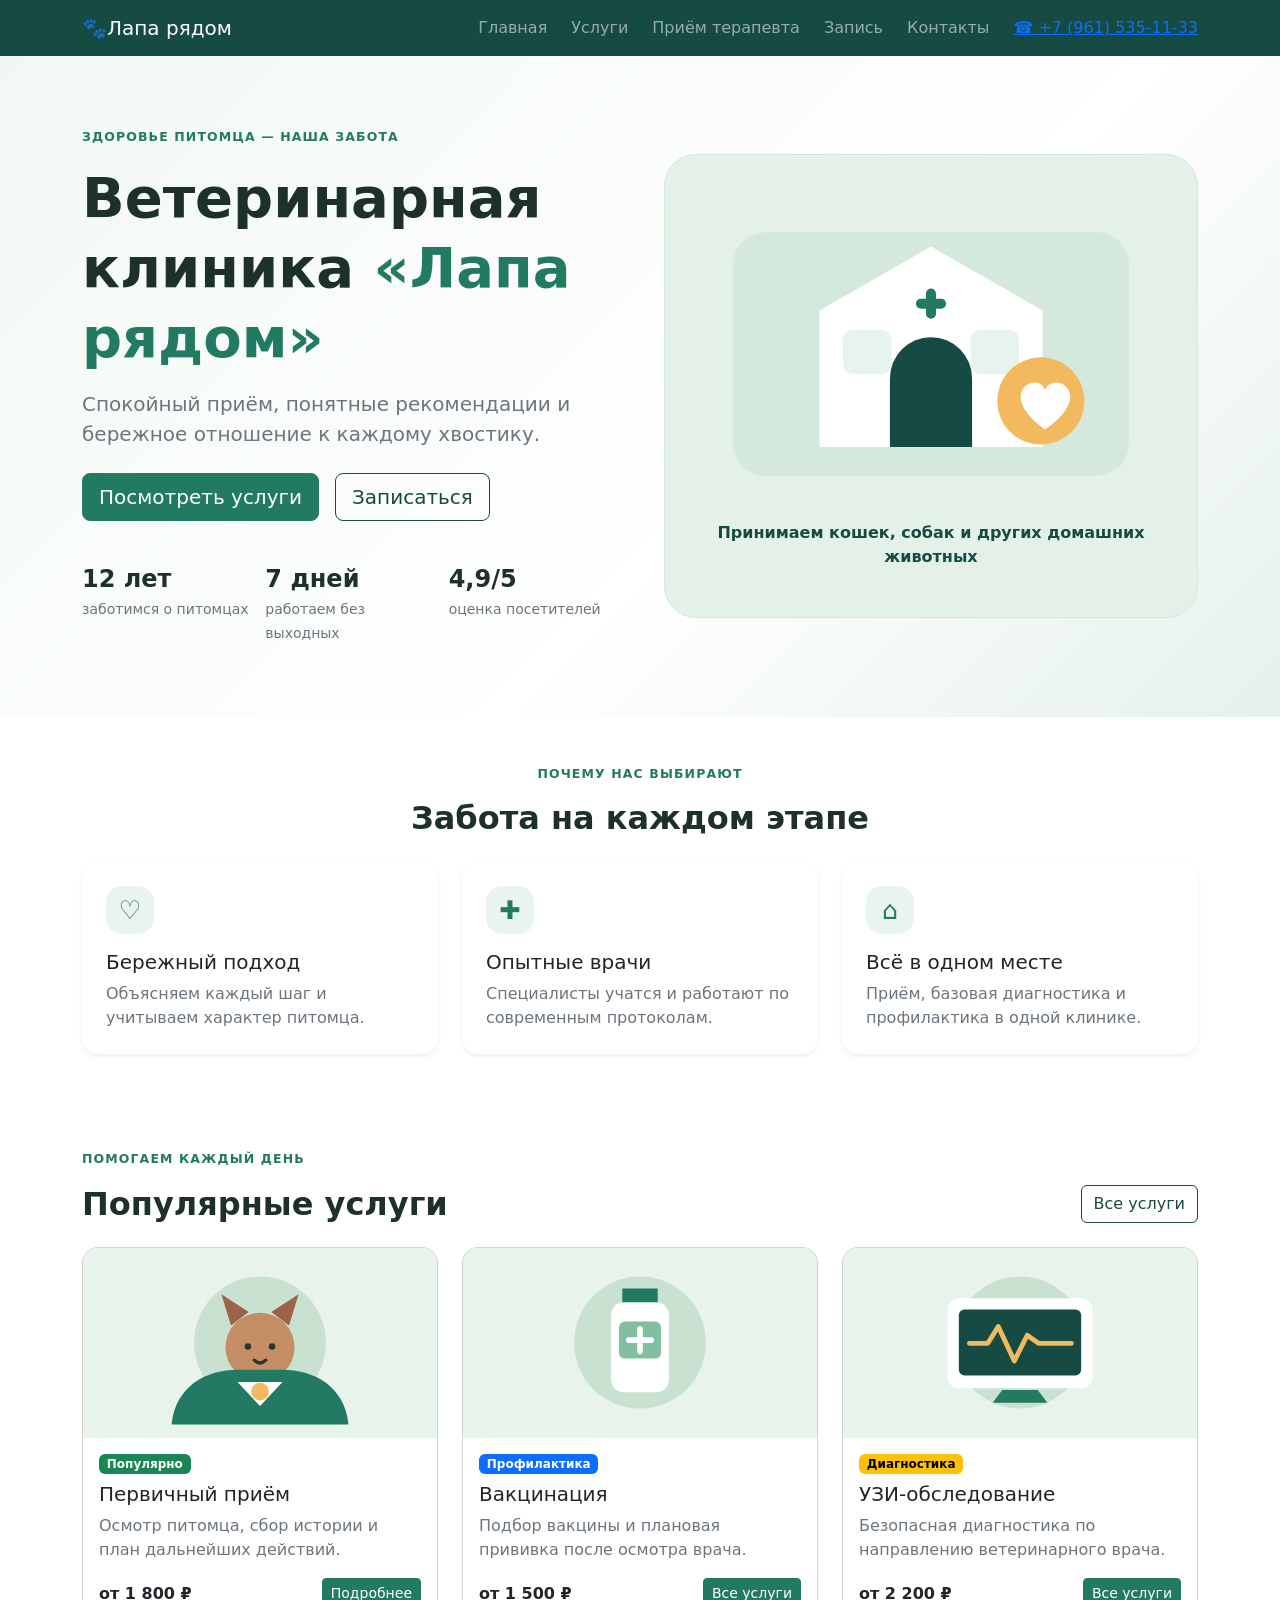
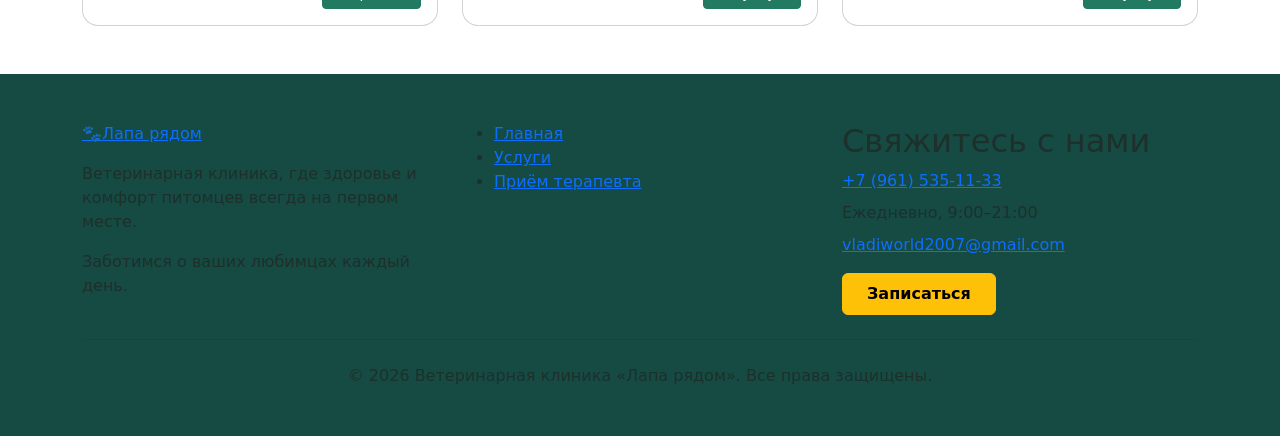
==== commit 9aabff4d: "Remove booking and contacts links from footer menu, added yandex.map" ====
--- a/index.html
+++ b/index.html
@@ -14,24 +14,51 @@
 </head>
 
 <body class="d-flex flex-column min-vh-100">
-  <nav class="navbar navbar-expand-lg navbar-dark clinic-nav sticky-top" aria-label="Основная навигация">
-    <div class="container"><a class="navbar-brand fw-bold" href="index.html"><span class="brand-mark me-2"
-          aria-hidden="true">🐾</span>Лапа рядом</a>
-      <button class="navbar-toggler" type="button" data-bs-toggle="collapse" data-bs-target="#mainNavbar"
-        aria-controls="mainNavbar" aria-expanded="false" aria-label="Открыть меню"><span
-          class="navbar-toggler-icon"></span></button>
-      <div class="collapse navbar-collapse" id="mainNavbar">
-        <ul class="navbar-nav ms-auto align-items-lg-center gap-lg-2">
-          <li class="nav-item"><a class="nav-link active" aria-current="page" href="index.html">Главная</a></li>
-          <li class="nav-item"><a class="nav-link" href="catalog.html">Услуги</a></li>
-          <li class="nav-item"><a class="nav-link" href="product.html">Приём терапевта</a></li>
-          <li class="nav-item"><a class="nav-link" href="order.html">Запись</a></li>
-          <li class="nav-item"><a class="nav-link" href="contacts.html">Контакты</a></li>
-        </ul><button class="btn btn-warm ms-lg-3 mt-3 mt-lg-0" type="button" data-bs-toggle="modal"
-          data-bs-target="#appointmentModal" data-service="Первичный приём терапевта">Записать питомца</button>
-      </div>
+  <nav class="navbar navbar-expand-lg navbar-dark clinic-nav sticky-top"
+     aria-label="Основная навигация">
+    <div class="container">
+        <a class="navbar-brand clinic-logo d-flex align-items-center"
+   href="index.html"
+   aria-label="Лапа рядом — главная страница">
+    <span class="clinic-logo-icon" aria-hidden="true">🐾</span>
+    <span class="clinic-logo-text">Лапа рядом</span>
+</a>
+
+        <button class="navbar-toggler" type="button"
+                data-bs-toggle="collapse"
+                data-bs-target="#mainNavbar"
+                aria-controls="mainNavbar"
+                aria-expanded="false"
+                aria-label="Открыть меню">
+            <span class="navbar-toggler-icon"></span>
+        </button>
+
+        <div class="collapse navbar-collapse" id="mainNavbar">
+            <ul class="navbar-nav ms-auto align-items-lg-center gap-lg-2">
+                <li class="nav-item">
+                    <a class="nav-link" href="index.html">Главная</a>
+                </li>
+                <li class="nav-item">
+                    <a class="nav-link" href="catalog.html">Услуги</a>
+                </li>
+                <li class="nav-item">
+                    <a class="nav-link" href="product.html">Приём терапевта</a>
+                </li>
+                <li class="nav-item">
+                    <a class="nav-link" href="order.html">Запись</a>
+                </li>
+                <li class="nav-item">
+                    <a class="nav-link" href="contacts.html">Контакты</a>
+                </li>
+            </ul>
+
+            <a class="clinic-phone ms-lg-3 mt-3 mt-lg-0"
+               href="tel:+79615351133">
+                ☎ +7 (961) 535-11-33
+            </a>
+        </div>
     </div>
-  </nav>
+</nav>
   <main>
     <section class="hero-section py-5">
       <div class="container py-lg-4">
@@ -139,30 +166,68 @@
         </div>
       </div>
     </section>
-    <section class="clinic-cta py-5">
-      <div class="container">
-        <div class="row align-items-center g-3">
-          <div class="col-12 col-lg-8">
-            <h2 class="fw-bold">Питомцу нужен осмотр?</h2>
-            <p class="mb-0">Оставьте заявку — администратор поможет выбрать время и подготовиться к приёму.</p>
-          </div>
-          <div class="col-12 col-lg-4 text-lg-end"><a class="btn btn-warm btn-lg" href="order.html">Записаться на
-              приём</a></div>
-        </div>
-      </div>
-    </section>
   </main>
-  <footer class="clinic-footer mt-auto py-4">
-    <div class="container">
-      <div class="row align-items-center g-3">
-        <div class="col-12 col-md-6"><a class="navbar-brand fw-bold text-white" href="index.html">🐾 Лапа рядом</a>
-          <p class="small text-white-50 mb-0">Учебный проект ветеринарной клиники</p>
-        </div>
-        <div class="col-12 col-md-6 text-md-end"><a class="link-light me-3" href="contacts.html">Контакты</a><a
-            class="link-light" href="order.html">Запись на приём</a></div>
-      </div>
+  <footer class="clinic-footer mt-auto">
+    <div class="container py-5">
+        <div class="row g-4">
+
+            <div class="col-12 col-md-6 col-lg-4">
+               <a class="footer-brand clinic-logo d-inline-flex align-items-center"
+   href="index.html"
+   aria-label="Лапа рядом — главная страница">
+    <span class="clinic-logo-icon" aria-hidden="true">🐾 </span>
+    <span class="clinic-logo-text">Лапа рядом</span>
+</a>
+                <p class="footer-description mt-3">
+                    Ветеринарная клиника, где здоровье
+                    и комфорт питомцев всегда на первом месте.
+                </p>
+                <p class="footer-description mb-0">
+                    Заботимся о ваших любимцах каждый день.
+                </p>
+            </div>
+
+            <div class="col-12 col-md-6 col-lg-4">
+                
+                <nav aria-label="Навигация в подвале">
+                    <ul class="footer-menu">
+    <li><a href="index.html">Главная</a></li>
+    <li><a href="catalog.html">Услуги</a></li>
+    <li><a href="product.html">Приём терапевта</a></li>
+</ul>
+                </nav>
+            </div>
+
+            <div class="col-12 col-lg-4">
+                <h2 class="footer-heading">Свяжитесь с нами</h2>
+                <a class="footer-phone" href="tel:+79615351133">
+                    +7 (961) 535-11-33
+                </a>
+                <p class="footer-description mt-2 mb-2">
+                    Ежедневно, 9:00–21:00
+                </p>
+                <a class="footer-email"
+                   href="mailto:vladiworld2007@gmail.com">
+                    vladiworld2007@gmail.com
+                </a>
+                <div class="mt-3">
+    <a href="order.html"
+       class="btn btn-warning fw-bold px-4 py-2">
+        Записаться
+    </a>
+</div>
+            </div>
+
+        </div>
+
+        <hr class="footer-divider my-4">
+
+        <div class="text-center footer-copyright">
+            © 2026 Ветеринарная клиника «Лапа рядом».
+            Все права защищены.
+        </div>
     </div>
-  </footer>
+</footer>
   <div class="modal fade" id="appointmentModal" tabindex="-1" aria-labelledby="appointmentModalLabel"
     aria-hidden="true">
     <div class="modal-dialog modal-dialog-centered">
@@ -175,7 +240,8 @@
             </div><button type="button" class="btn-close" data-bs-dismiss="modal" aria-label="Закрыть"></button>
           </div>
           <div class="modal-body">
-            <p class="alert alert-info" role="status">Мы перезвоним для подтверждения. Форма демонстрационная.</p><input
+            <p class="alert alert-info" role="status">Форма заполнена, но онлайн-отправка пока недоступна.
+Для записи позвоните по телефону +7 (961) 535-11-33.</p><input
               type="hidden" id="modal-service" name="service">
             <div class="mb-3"><label for="modal-owner" class="form-label">Ваше имя</label><input id="modal-owner"
                 name="owner" class="form-control" autocomplete="name" required></div>
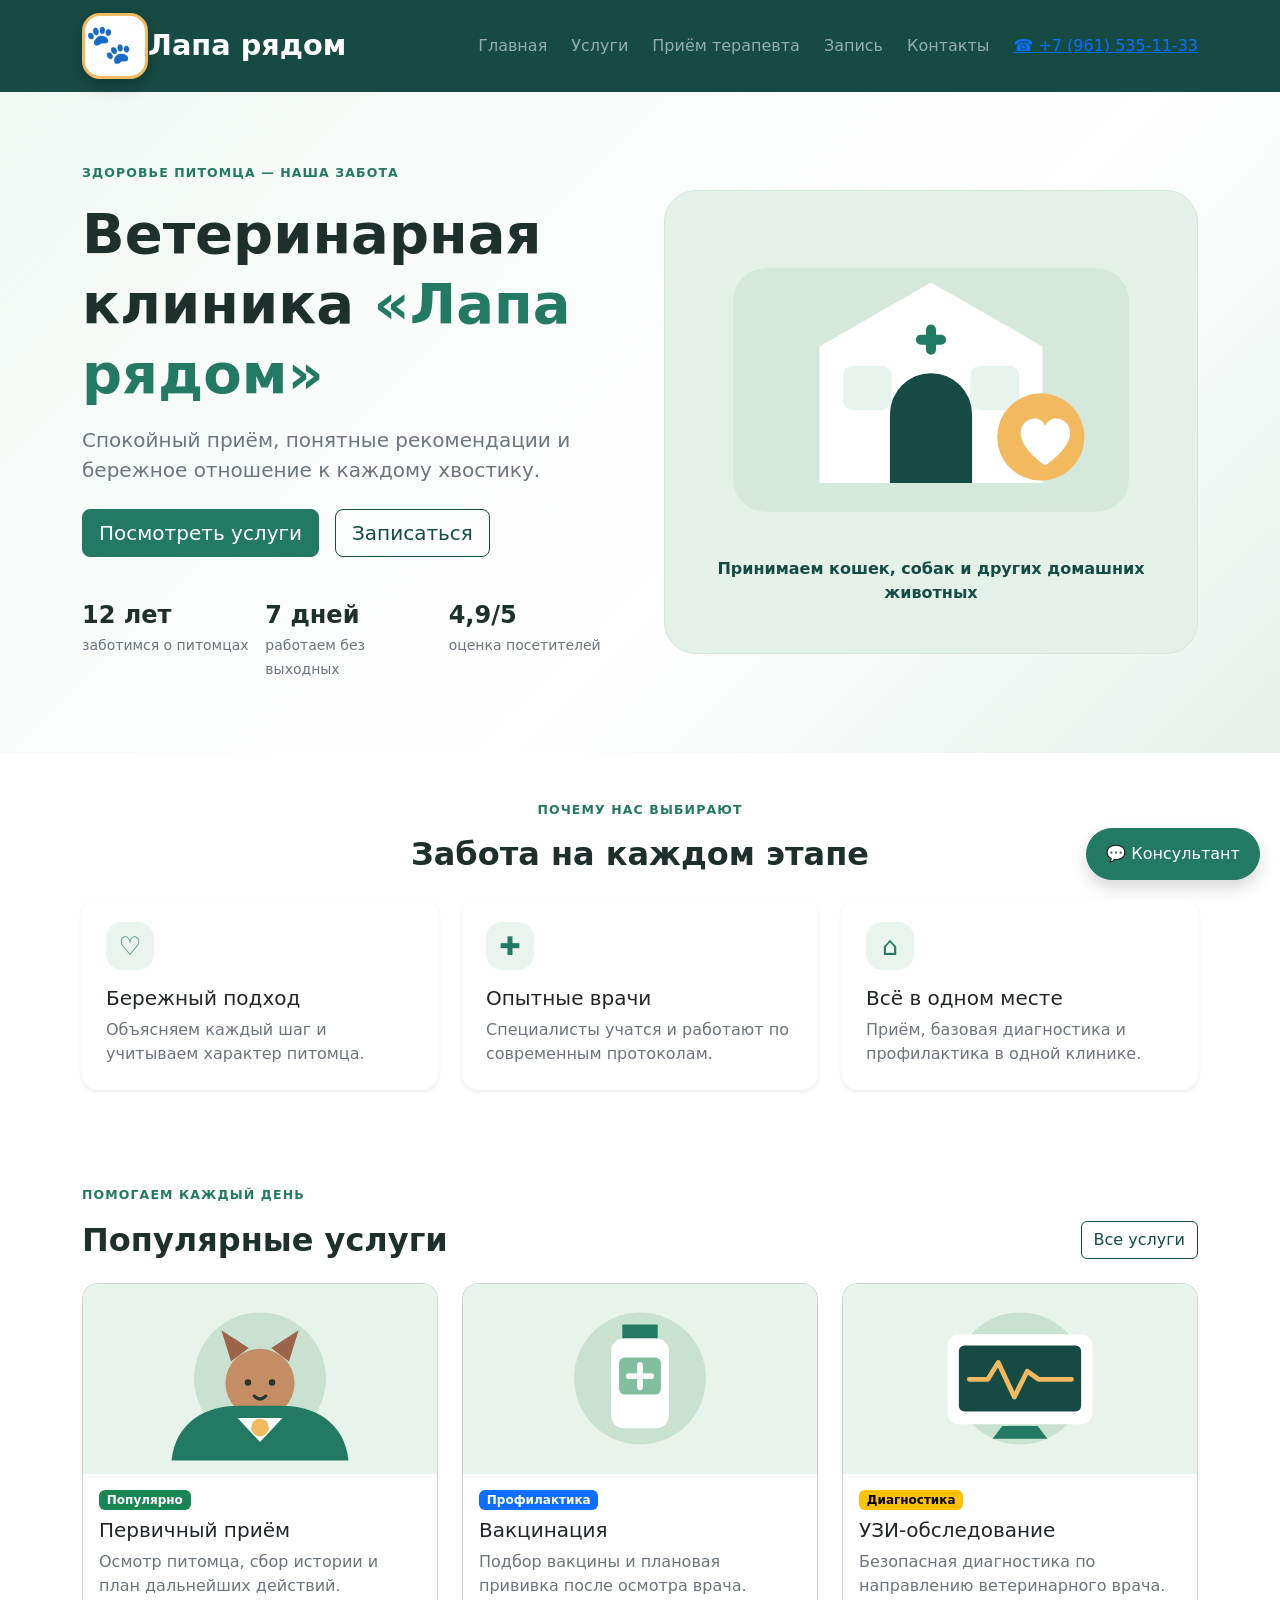
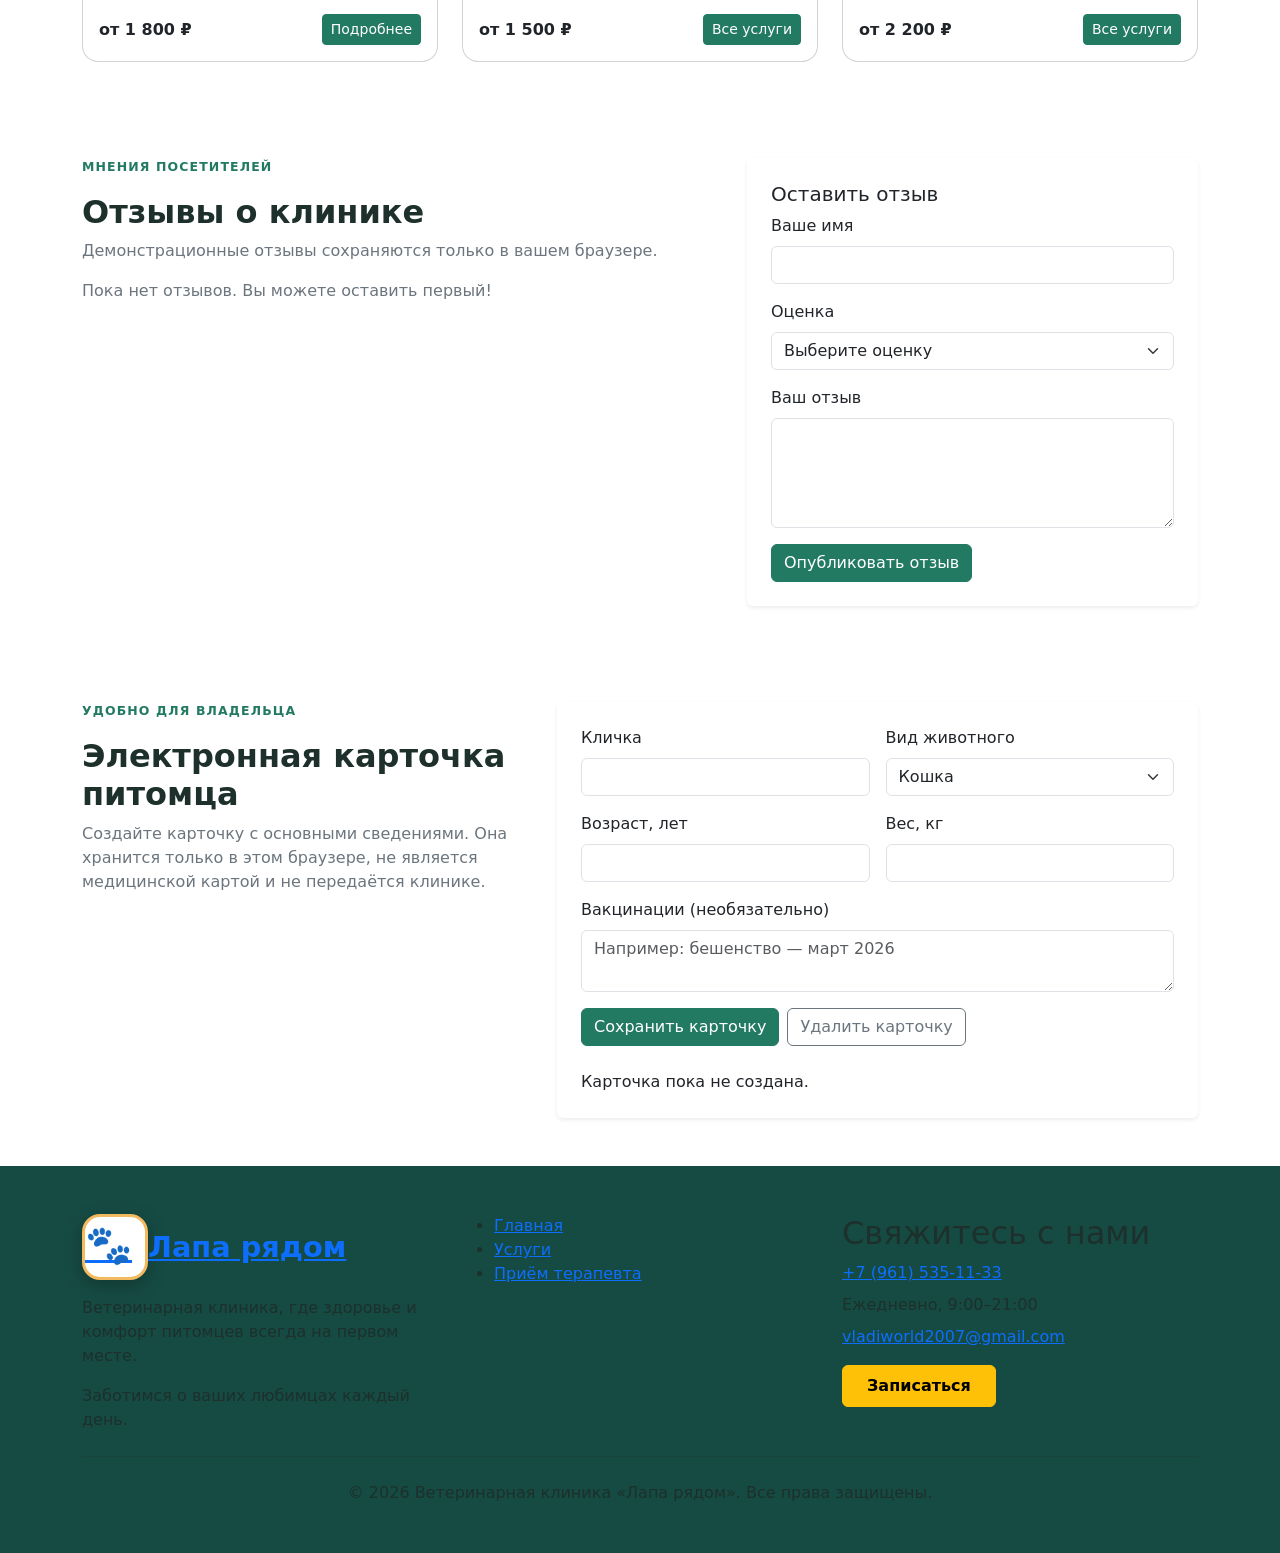
==== commit 1b6f76c9: "Add five interactive features and update logo" ====
--- a/index.html
+++ b/index.html
@@ -166,6 +166,43 @@
         </div>
       </div>
     </section>
+<section class="container py-5" id="reviews" aria-labelledby="reviews-heading">
+  <div class="row g-4">
+    <div class="col-lg-7">
+      <p class="eyebrow">Мнения посетителей</p>
+      <h2 id="reviews-heading" class="fw-bold">Отзывы о клинике</h2>
+      <p class="text-secondary">Демонстрационные отзывы сохраняются только в вашем браузере.</p>
+      <div id="reviews-list" class="d-grid gap-3" aria-live="polite"></div>
+    </div>
+    <div class="col-lg-5">
+      <div class="card border-0 shadow-sm"><div class="card-body p-4">
+        <h3 class="h5">Оставить отзыв</h3>
+        <form id="review-form">
+          <div class="mb-3"><label class="form-label" for="review-name">Ваше имя</label><input class="form-control" id="review-name" maxlength="60" required></div>
+          <div class="mb-3"><label class="form-label" for="review-rating">Оценка</label><select class="form-select" id="review-rating" required><option value="">Выберите оценку</option><option value="5">★★★★★ — 5</option><option value="4">★★★★☆ — 4</option><option value="3">★★★☆☆ — 3</option><option value="2">★★☆☆☆ — 2</option><option value="1">★☆☆☆☆ — 1</option></select></div>
+          <div class="mb-3"><label class="form-label" for="review-text">Ваш отзыв</label><textarea class="form-control" id="review-text" maxlength="500" rows="4" required></textarea></div>
+          <button class="btn btn-leaf" type="submit">Опубликовать отзыв</button>
+        </form>
+      </div></div>
+    </div>
+  </div>
+</section>
+<section class="container py-5" id="pet-card" aria-labelledby="pet-heading">
+  <div class="row g-4 align-items-start">
+    <div class="col-lg-5"><p class="eyebrow">Удобно для владельца</p><h2 id="pet-heading" class="fw-bold">Электронная карточка питомца</h2><p class="text-secondary">Создайте карточку с основными сведениями. Она хранится только в этом браузере, не является медицинской картой и не передаётся клинике.</p></div>
+    <div class="col-lg-7"><div class="card border-0 shadow-sm"><div class="card-body p-4">
+      <form id="pet-form" class="row g-3">
+        <div class="col-sm-6"><label class="form-label" for="pet-card-name">Кличка</label><input class="form-control" id="pet-card-name" maxlength="60" required></div>
+        <div class="col-sm-6"><label class="form-label" for="pet-card-type">Вид животного</label><select class="form-select" id="pet-card-type"><option>Кошка</option><option>Собака</option><option>Другое</option></select></div>
+        <div class="col-sm-6"><label class="form-label" for="pet-card-age">Возраст, лет</label><input class="form-control" id="pet-card-age" type="number" min="0" max="60" step="0.1" required></div>
+        <div class="col-sm-6"><label class="form-label" for="pet-card-weight">Вес, кг</label><input class="form-control" id="pet-card-weight" type="number" min="0.1" max="500" step="0.1" required></div>
+        <div class="col-12"><label class="form-label" for="pet-card-vaccines">Вакцинации (необязательно)</label><textarea class="form-control" id="pet-card-vaccines" rows="2" maxlength="500" placeholder="Например: бешенство — март 2026"></textarea></div>
+        <div class="col-12 d-flex gap-2 flex-wrap"><button class="btn btn-leaf" type="submit">Сохранить карточку</button><button class="btn btn-outline-secondary" id="pet-delete" type="button">Удалить карточку</button></div>
+      </form>
+      <div id="pet-preview" class="mt-4" aria-live="polite"></div>
+    </div></div></div>
+  </div>
+</section>
   </main>
   <footer class="clinic-footer mt-auto">
     <div class="container py-5">
@@ -261,6 +298,14 @@
   </div>
   <script src="https://cdn.jsdelivr.net/npm/bootstrap@5.3.8/dist/js/bootstrap.bundle.min.js"></script>
   <script src="js/main.js" defer></script>
+<div class="clinic-chat" id="clinic-chat">
+  <button class="clinic-chat-toggle btn btn-leaf shadow" id="chat-toggle" type="button" aria-controls="chat-panel" aria-expanded="false">💬 Консультант</button>
+  <section class="clinic-chat-panel card shadow-lg d-none" id="chat-panel" aria-label="Демонстрационный чат с консультантом">
+    <div class="card-header d-flex justify-content-between align-items-center"><strong>🐾 Помощник клиники</strong><button class="btn-close" id="chat-close" type="button" aria-label="Закрыть чат"></button></div>
+    <div class="card-body"><p class="small text-secondary">Автоответчик: сообщения не отправляются сотрудникам клиники. При срочных вопросах позвоните нам.</p><div id="chat-messages" class="clinic-chat-messages" role="log" aria-live="polite"><div class="chat-bubble chat-bubble-bot">Здравствуйте! Спросите про часы работы, цены, запись или адрес.</div></div></div>
+    <form id="chat-form" class="card-footer d-flex gap-2"><label for="chat-input" class="visually-hidden">Ваш вопрос</label><input id="chat-input" class="form-control" maxlength="300" placeholder="Ваш вопрос..." required><button class="btn btn-leaf" type="submit">➤<span class="visually-hidden">Отправить</span></button></form>
+  </section>
+</div>
 </body>
 
 </html>
--- a/css/custom.css
+++ b/css/custom.css
@@ -179,4 +179,42 @@
     .service-card:hover {
         transform: none;
     }
+}
+
+/* Дополнительные функции сайта */
+.clinic-chat { position: fixed; right: 1.25rem; bottom: 1.25rem; z-index: 1050; }
+.clinic-chat-toggle { border-radius: 2rem; padding: .8rem 1.2rem; }
+.clinic-chat-panel { position: absolute; bottom: 4.5rem; right: 0; width: min(370px, calc(100vw - 2rem)); max-height: min(560px, calc(100dvh - 7rem)); overflow: hidden; }
+.clinic-chat-panel .card-body { overflow: auto; min-height: 180px; }
+.clinic-chat-messages { display: flex; flex-direction: column; gap: .6rem; max-height: 280px; overflow-y: auto; }
+.chat-bubble { padding: .6rem .8rem; border-radius: .85rem; max-width: 92%; overflow-wrap: anywhere; }
+.chat-bubble-bot { background: var(--clinic-pale); align-self: flex-start; }
+.chat-bubble-user { background: var(--clinic-leaf); color: #fff; align-self: flex-end; }
+@media (max-width: 575.98px) { .clinic-chat { right: .75rem; bottom: .75rem; } }
+/* Более заметный логотип */
+.clinic-logo-icon {
+    width: 66px;
+    height: 66px;
+    font-size: 38px;
+    background: #ffffff;
+    border: 3px solid #f3b95f;
+    border-radius: 18px;
+    box-shadow: 0 5px 18px rgba(0, 0, 0, 0.25);
+}
+
+.clinic-logo-text {
+    font-size: 1.8rem;
+    font-weight: 800;
+}
+
+@media (max-width: 575.98px) {
+    .clinic-logo-icon {
+        width: 52px;
+        height: 52px;
+        font-size: 30px;
+    }
+
+    .clinic-logo-text {
+        font-size: 1.35rem;
+    }
 }
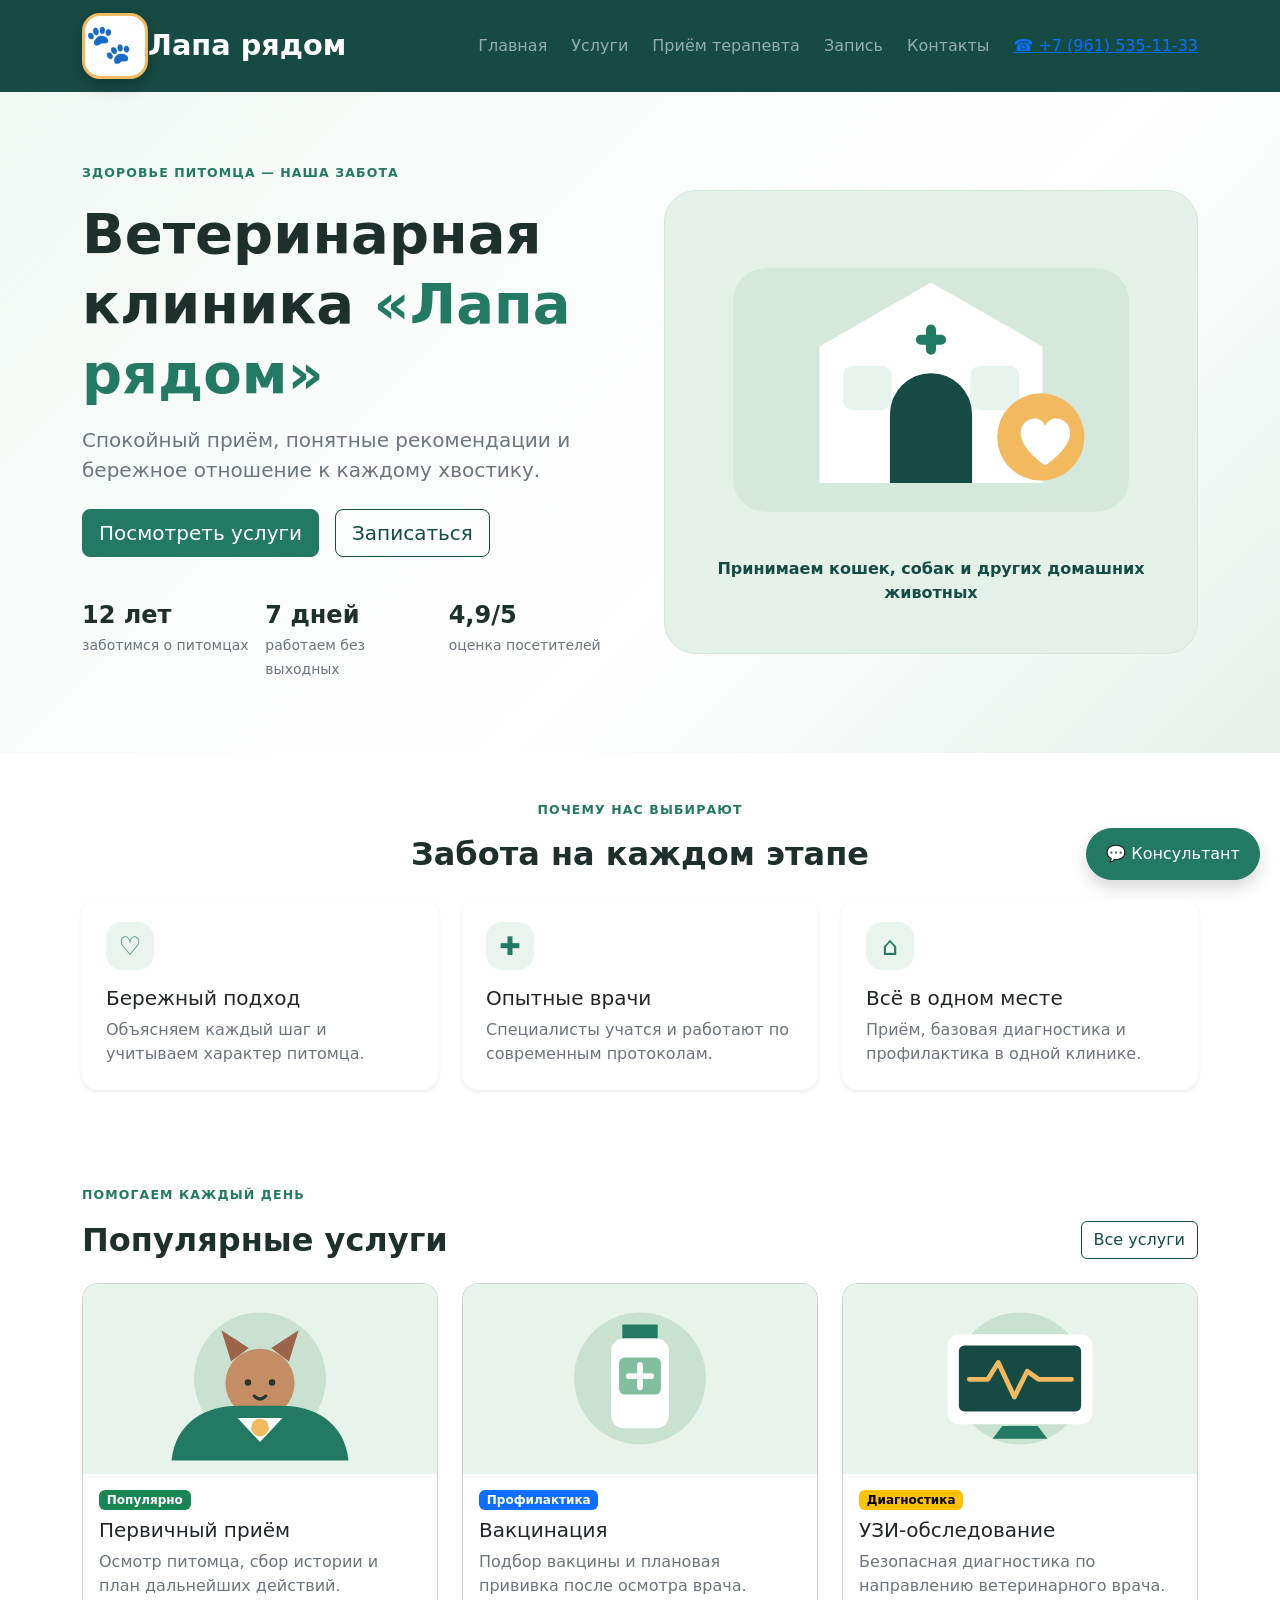
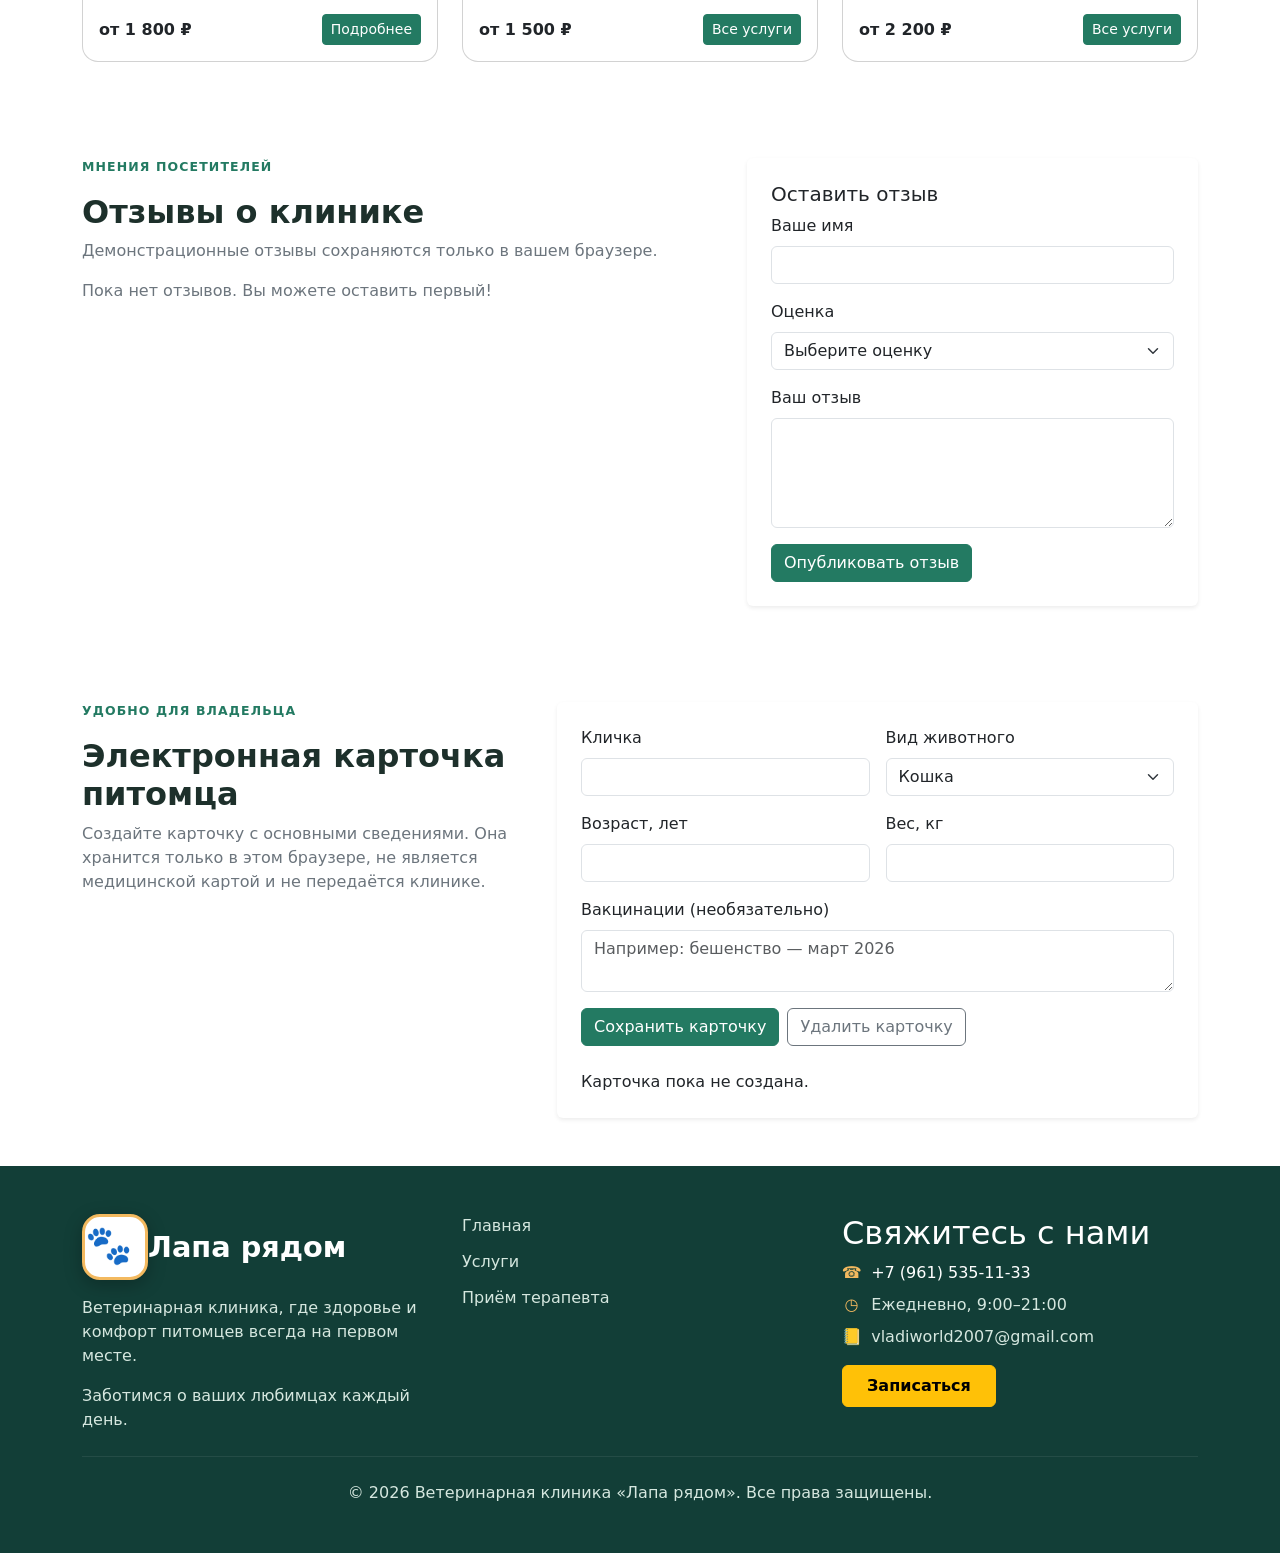
==== commit 4efef51a: "Add footer contact icons on all pages" ====
--- a/index.html
+++ b/index.html
@@ -11,6 +11,8 @@
   <link rel="icon" href="images/mark.svg" type="image/svg+xml">
   <link href="https://cdn.jsdelivr.net/npm/bootstrap@5.3.8/dist/css/bootstrap.min.css" rel="stylesheet">
   <link rel="stylesheet" href="css/custom.css">
+  <link rel="stylesheet"
+      href="https://cdn.jsdelivr.net/npm/bootstrap-icons@1.11.3/font/bootstrap-icons.min.css">
 </head>
 
 <body class="d-flex flex-column min-vh-100">
@@ -237,16 +239,22 @@
 
             <div class="col-12 col-lg-4">
                 <h2 class="footer-heading">Свяжитесь с нами</h2>
-                <a class="footer-phone" href="tel:+79615351133">
-                    +7 (961) 535-11-33
-                </a>
-                <p class="footer-description mt-2 mb-2">
-                    Ежедневно, 9:00–21:00
-                </p>
-                <a class="footer-email"
-                   href="mailto:vladiworld2007@gmail.com">
-                    vladiworld2007@gmail.com
-                </a>
+                <a class="footer-phone footer-contact-item"
+   href="tel:+79615351133">
+    <span class="footer-contact-icon" aria-hidden="true">☎</span>
+    <span>+7 (961) 535-11-33</span>
+</a>
+
+<p class="footer-description footer-contact-item mt-2 mb-2">
+    <span class="footer-contact-icon" aria-hidden="true">◷</span>
+    <span>Ежедневно, 9:00–21:00</span>
+</p>
+
+<a class="footer-email footer-contact-item"
+   href="mailto:vladiworld2007@gmail.com">
+    <span class="footer-contact-icon" aria-hidden="true">📒</span>
+    <span>vladiworld2007@gmail.com</span>
+</a>
                 <div class="mt-3">
     <a href="order.html"
        class="btn btn-warning fw-bold px-4 py-2">
--- a/css/custom.css
+++ b/css/custom.css
@@ -217,4 +217,93 @@
     .clinic-logo-text {
         font-size: 1.35rem;
     }
+}
+/* Исправление оформления футера */
+
+.clinic-footer {
+    background-color: #123e37;
+    color: #ffffff;
+}
+
+.clinic-footer .footer-description,
+.clinic-footer .footer-copyright {
+    color: #d5e7df;
+}
+
+.clinic-footer .footer-heading {
+    color: #ffffff;
+}
+
+.clinic-footer .footer-menu {
+    list-style: none;
+    padding: 0;
+    margin: 0;
+}
+
+.clinic-footer .footer-menu li {
+    margin-bottom: 12px;
+}
+
+.clinic-footer .footer-menu a,
+.clinic-footer .footer-email {
+    color: #d5e7df;
+    text-decoration: none;
+}
+
+.clinic-footer .footer-menu a:hover,
+.clinic-footer .footer-email:hover {
+    color: #f3b95f;
+    text-decoration: underline;
+}
+
+.clinic-footer .footer-brand,
+.clinic-footer .clinic-logo-text,
+.clinic-footer .footer-phone {
+    color: #ffffff;
+    text-decoration: none;
+}
+
+.clinic-footer .footer-brand:hover,
+.clinic-footer .footer-phone:hover {
+    color: #f3b95f;
+}
+
+.clinic-footer .footer-divider {
+    border-color: rgba(255, 255, 255, 0.3);
+}
+/* Иконки контактов в футере */
+.clinic-footer .footer-contact-item {
+    display: flex;
+    align-items: center;
+    gap: 10px;
+    width: fit-content;
+}
+
+.clinic-footer .footer-contact-item .bi {
+    font-size: 1em;
+    line-height: 1;
+    flex-shrink: 0;
+    color: #f3b95f;
+}
+
+.clinic-footer .footer-contact-item span {
+    overflow-wrap: anywhere;
+}
+/* Иконки в футере */
+.clinic-footer .footer-contact-item {
+    display: flex;
+    align-items: center;
+    gap: 10px;
+    width: fit-content;
+}
+
+.clinic-footer .footer-contact-icon {
+    display: inline-flex;
+    align-items: center;
+    justify-content: center;
+    width: 1.2em;
+    font-size: 1em;
+    line-height: 1;
+    flex-shrink: 0;
+    color: #f3b95f;
 }
